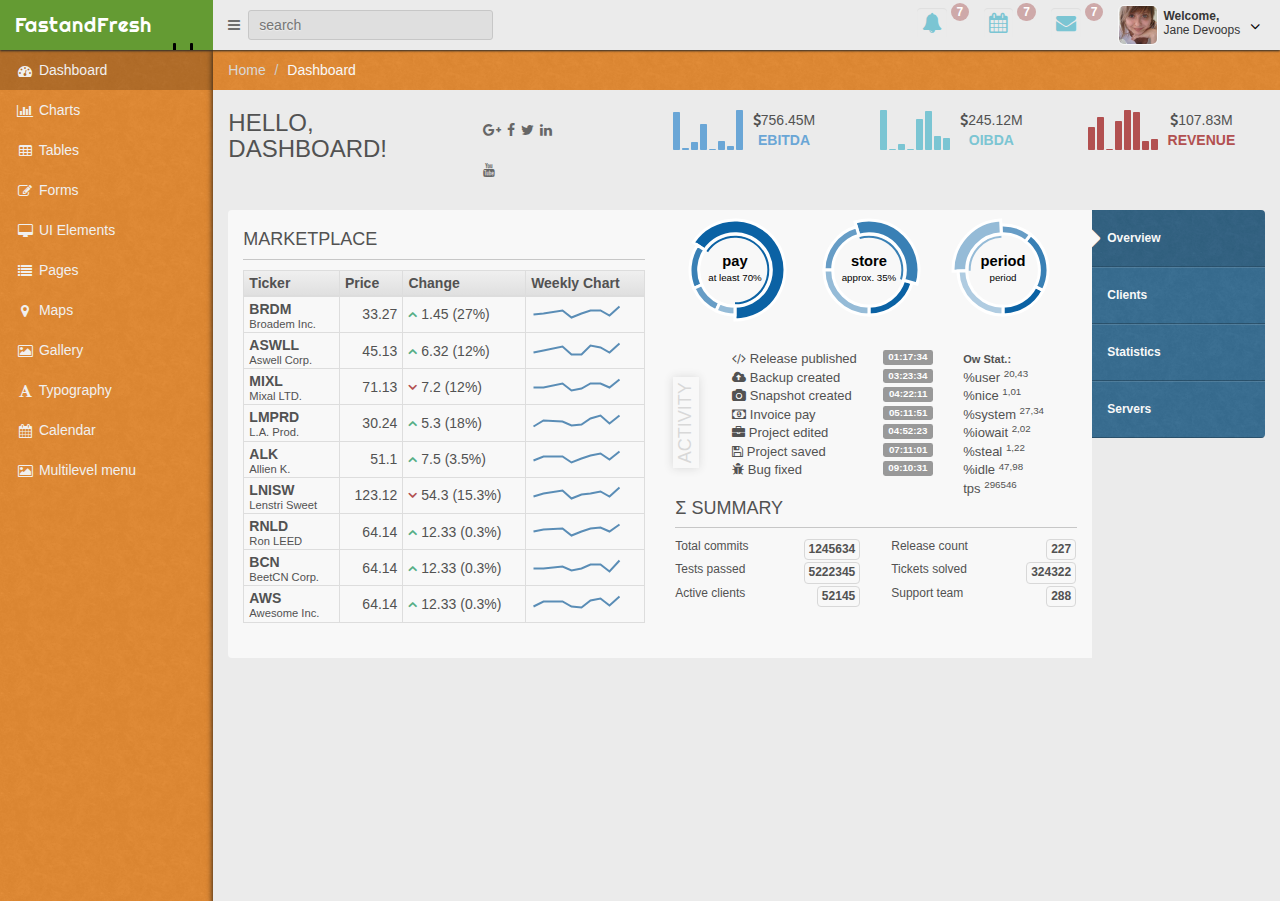
==== index.html @ 96c981c2 "first commit, add new template" ====
<!DOCTYPE html>
<html lang="en">
	<head>
		<meta charset="utf-8">
		<title>DevOOPS</title>
		<meta name="description" content="description">
		<meta name="author" content="DevOOPS">
		<meta name="viewport" content="width=device-width, initial-scale=1">
		<link href="plugins/bootstrap/bootstrap.css" rel="stylesheet">
		<link href="plugins/jquery-ui/jquery-ui.min.css" rel="stylesheet">
		<link href="http://netdna.bootstrapcdn.com/font-awesome/4.0.3/css/font-awesome.css" rel="stylesheet">
		<link href='http://fonts.googleapis.com/css?family=Righteous' rel='stylesheet' type='text/css'>
		<link href="plugins/fancybox/jquery.fancybox.css" rel="stylesheet">
		<link href="plugins/fullcalendar/fullcalendar.css" rel="stylesheet">
		<link href="plugins/xcharts/xcharts.min.css" rel="stylesheet">
		<link href="plugins/select2/select2.css" rel="stylesheet">
		<link href="css/style.css" rel="stylesheet">
		<!-- HTML5 shim and Respond.js IE8 support of HTML5 elements and media queries -->
		<!--[if lt IE 9]>
				<script src="http://getbootstrap.com/docs-assets/js/html5shiv.js"></script>
				<script src="http://getbootstrap.com/docs-assets/js/respond.min.js"></script>
		<![endif]-->
	</head>
<body>
<!--Start Header-->
<div id="screensaver">
	<canvas id="canvas"></canvas>
	<i class="fa fa-lock" id="screen_unlock"></i>
</div>
<div id="modalbox">
	<div class="devoops-modal">
		<div class="devoops-modal-header">
			<div class="modal-header-name">
				<span>Basic table</span>
			</div>
			<div class="box-icons">
				<a class="close-link">
					<i class="fa fa-times"></i>
				</a>
			</div>
		</div>
		<div class="devoops-modal-inner">
		</div>
		<div class="devoops-modal-bottom">
		</div>
	</div>
</div>
<header class="navbar">
	<div class="container-fluid expanded-panel">
		<div class="row">
			<div id="logo" class="col-xs-12 col-sm-2">
				<a href="index.html">FastandFresh</a>
			</div>
			<div id="top-panel" class="col-xs-12 col-sm-10">
				<div class="row">
					<div class="col-xs-8 col-sm-4">
						<a href="#" class="show-sidebar">
						  <i class="fa fa-bars"></i>
						</a>
						<div id="search">
							<input type="text" placeholder="search"/>
							<i class="fa fa-search"></i>
						</div>
					</div>
					<div class="col-xs-4 col-sm-8 top-panel-right">
						<ul class="nav navbar-nav pull-right panel-menu">
							<li class="hidden-xs">
								<a href="index.html" class="modal-link">
									<i class="fa fa-bell"></i>
									<span class="badge">7</span>
								</a>
							</li>
							<li class="hidden-xs">
								<a class="ajax-link" href="ajax/calendar.html">
									<i class="fa fa-calendar"></i>
									<span class="badge">7</span>
								</a>
							</li>
							<li class="hidden-xs">
								<a href="ajax/page_messages.html" class="ajax-link">
									<i class="fa fa-envelope"></i>
									<span class="badge">7</span>
								</a>
							</li>
							<li class="dropdown">
								<a href="#" class="dropdown-toggle account" data-toggle="dropdown">
									<div class="avatar">
										<img src="img/avatar.jpg" class="img-rounded" alt="avatar" />
									</div>
									<i class="fa fa-angle-down pull-right"></i>
									<div class="user-mini pull-right">
										<span class="welcome">Welcome,</span>
										<span>Jane Devoops</span>
									</div>
								</a>
								<ul class="dropdown-menu">
									<li>
										<a href="#">
											<i class="fa fa-user"></i>
											<span>Profile</span>
										</a>
									</li>
									<li>
										<a href="ajax/page_messages.html" class="ajax-link">
											<i class="fa fa-envelope"></i>
											<span>Messages</span>
										</a>
									</li>
									<li>
										<a href="ajax/gallery_simple.html" class="ajax-link">
											<i class="fa fa-picture-o"></i>
											<span>Albums</span>
										</a>
									</li>
									<li>
										<a href="ajax/calendar.html" class="ajax-link">
											<i class="fa fa-tasks"></i>
											<span>Tasks</span>
										</a>
									</li>
									<li>
										<a href="#">
											<i class="fa fa-cog"></i>
											<span>Settings</span>
										</a>
									</li>
									<li>
										<a href="#">
											<i class="fa fa-power-off"></i>
											<span>Logout</span>
										</a>
									</li>
								</ul>
							</li>
						</ul>
					</div>
				</div>
			</div>
		</div>
	</div>
</header>
<!--End Header-->
<!--Start Container-->
<div id="main" class="container-fluid">
	<div class="row">
		<div id="sidebar-left" class="col-xs-2 col-sm-2">
			<ul class="nav main-menu">
				<li>
					<a href="ajax/dashboard.html" class="active ajax-link">
						<i class="fa fa-dashboard"></i>
						<span class="hidden-xs">Dashboard</span>
					</a>
				</li>
				<li class="dropdown">
					<a href="#" class="dropdown-toggle">
						<i class="fa fa-bar-chart-o"></i>
						<span class="hidden-xs">Charts</span>
					</a>
					<ul class="dropdown-menu">
						<li><a class="ajax-link" href="ajax/charts_xcharts.html">xCharts</a></li>
						<li><a class="ajax-link" href="ajax/charts_flot.html">Flot Charts</a></li>
						<li><a class="ajax-link" href="ajax/charts_google.html">Google Charts</a></li>
						<li><a class="ajax-link" href="ajax/charts_morris.html">Morris Charts</a></li>
						<li><a class="ajax-link" href="ajax/charts_coindesk.html">CoinDesk realtime</a></li>
					</ul>
				</li>
				<li class="dropdown">
					<a href="#" class="dropdown-toggle">
						<i class="fa fa-table"></i>
						 <span class="hidden-xs">Tables</span>
					</a>
					<ul class="dropdown-menu">
						<li><a class="ajax-link" href="ajax/tables_simple.html">Simple Tables</a></li>
						<li><a class="ajax-link" href="ajax/tables_datatables.html">Data Tables</a></li>
						<li><a class="ajax-link" href="ajax/tables_beauty.html">Beauty Tables</a></li>
					</ul>
				</li>
				<li class="dropdown">
					<a href="#" class="dropdown-toggle">
						<i class="fa fa-pencil-square-o"></i>
						 <span class="hidden-xs">Forms</span>
					</a>
					<ul class="dropdown-menu">
						<li><a class="ajax-link" href="ajax/forms_elements.html">Elements</a></li>
						<li><a class="ajax-link" href="ajax/forms_layouts.html">Layouts</a></li>
						<li><a class="ajax-link" href="ajax/forms_file_uploader.html">File Uploader</a></li>
					</ul>
				</li>
				<li class="dropdown">
					<a href="#" class="dropdown-toggle">
						<i class="fa fa-desktop"></i>
						 <span class="hidden-xs">UI Elements</span>
					</a>
					<ul class="dropdown-menu">
						<li><a class="ajax-link" href="ajax/ui_grid.html">Grid</a></li>
						<li><a class="ajax-link" href="ajax/ui_buttons.html">Buttons</a></li>
						<li><a class="ajax-link" href="ajax/ui_progressbars.html">Progress Bars</a></li>
						<li><a class="ajax-link" href="ajax/ui_jquery-ui.html">Jquery UI</a></li>
						<li><a class="ajax-link" href="ajax/ui_icons.html">Icons</a></li>
					</ul>
				</li>
				<li class="dropdown">
					<a href="#" class="dropdown-toggle">
						<i class="fa fa-list"></i>
						 <span class="hidden-xs">Pages</span>
					</a>
					<ul class="dropdown-menu">
						<li><a href="ajax/page_login.html">Login</a></li>
						<li><a href="ajax/page_register.html">Register</a></li>
						<li><a id="locked-screen" class="submenu" href="ajax/page_locked.html">Locked Screen</a></li>
						<li><a class="ajax-link" href="ajax/page_contacts.html">Contacts</a></li>
						<li><a class="ajax-link" href="ajax/page_feed.html">Feed</a></li>
						<li><a class="ajax-link add-full" href="ajax/page_messages.html">Messages</a></li>
						<li><a class="ajax-link" href="ajax/page_pricing.html">Pricing</a></li>
						<li><a class="ajax-link" href="ajax/page_invoice.html">Invoice</a></li>
						<li><a class="ajax-link" href="ajax/page_search.html">Search Results</a></li>
						<li><a class="ajax-link" href="ajax/page_404.html">Error 404</a></li>
						<li><a href="ajax/page_500.html">Error 500</a></li>
					</ul>
				</li>
				<li class="dropdown">
					<a href="#" class="dropdown-toggle">
						<i class="fa fa-map-marker"></i>
						<span class="hidden-xs">Maps</span>
					</a>
					<ul class="dropdown-menu">
						<li><a class="ajax-link" href="ajax/maps.html">OpenStreetMap</a></li>
						<li><a class="ajax-link" href="ajax/map_fullscreen.html">Fullscreen map</a></li>
					</ul>
				</li>
				<li class="dropdown">
					<a href="#" class="dropdown-toggle">
						<i class="fa fa-picture-o"></i>
						 <span class="hidden-xs">Gallery</span>
					</a>
					<ul class="dropdown-menu">
						<li><a class="ajax-link" href="ajax/gallery_simple.html">Simple Gallery</a></li>
						<li><a class="ajax-link" href="ajax/gallery_flickr.html">Flickr Gallery</a></li>
					</ul>
				</li>
				<li>
					 <a class="ajax-link" href="ajax/typography.html">
						 <i class="fa fa-font"></i>
						 <span class="hidden-xs">Typography</span>
					</a>
				</li>
				 <li>
					<a class="ajax-link" href="ajax/calendar.html">
						 <i class="fa fa-calendar"></i>
						 <span class="hidden-xs">Calendar</span>
					</a>
				 </li>
				<li class="dropdown">
					<a href="#" class="dropdown-toggle">
						<i class="fa fa-picture-o"></i>
						 <span class="hidden-xs">Multilevel menu</span>
					</a>
					<ul class="dropdown-menu">
						<li><a href="#">First level menu</a></li>
						<li><a href="#">First level menu</a></li>
						<li class="dropdown">
							<a href="#" class="dropdown-toggle">
								<i class="fa fa-plus-square"></i>
								<span class="hidden-xs">Second level menu group</span>
							</a>
							<ul class="dropdown-menu">
								<li><a href="#">Second level menu</a></li>
								<li><a href="#">Second level menu</a></li>
								<li class="dropdown">
									<a href="#" class="dropdown-toggle">
										<i class="fa fa-plus-square"></i>
										<span class="hidden-xs">Three level menu group</span>
									</a>
									<ul class="dropdown-menu">
										<li><a href="#">Three level menu</a></li>
										<li><a href="#">Three level menu</a></li>
										<li class="dropdown">
											<a href="#" class="dropdown-toggle">
												<i class="fa fa-plus-square"></i>
												<span class="hidden-xs">Four level menu group</span>
											</a>
											<ul class="dropdown-menu">
												<li><a href="#">Four level menu</a></li>
												<li><a href="#">Four level menu</a></li>
												<li class="dropdown">
													<a href="#" class="dropdown-toggle">
														<i class="fa fa-plus-square"></i>
														<span class="hidden-xs">Five level menu group</span>
													</a>
													<ul class="dropdown-menu">
														<li><a href="#">Five level menu</a></li>
														<li><a href="#">Five level menu</a></li>
														<li class="dropdown">
															<a href="#" class="dropdown-toggle">
																<i class="fa fa-plus-square"></i>
																<span class="hidden-xs">Six level menu group</span>
															</a>
															<ul class="dropdown-menu">
																<li><a href="#">Six level menu</a></li>
																<li><a href="#">Six level menu</a></li>
															</ul>
														</li>
													</ul>
												</li>
											</ul>
										</li>
										<li><a href="#">Three level menu</a></li>
									</ul>
								</li>
							</ul>
						</li>
					</ul>
				</li>
			</ul>
		</div>
		<!--Start Content-->
		<div id="content" class="col-xs-12 col-sm-10">
			<div class="preloader">
				<img src="img/devoops_getdata.gif" class="devoops-getdata" alt="preloader"/>
			</div>
			<div id="ajax-content"></div>
		</div>
		<!--End Content-->
	</div>
</div>
<!--End Container-->
<!-- jQuery (necessary for Bootstrap's JavaScript plugins) -->
<!--<script src="http://code.jquery.com/jquery.js"></script>-->
<script src="plugins/jquery/jquery-2.1.0.min.js"></script>
<script src="plugins/jquery-ui/jquery-ui.min.js"></script>
<!-- Include all compiled plugins (below), or include individual files as needed -->
<script src="plugins/bootstrap/bootstrap.min.js"></script>
<script src="plugins/justified-gallery/jquery.justifiedgallery.min.js"></script>
<script src="plugins/tinymce/tinymce.min.js"></script>
<script src="plugins/tinymce/jquery.tinymce.min.js"></script>
<!-- All functions for this theme + document.ready processing -->
<script src="js/devoops.js"></script>
</body>
</html>
---- plugins/fullcalendar/fullcalendar.css ----
/*!
 * FullCalendar v2.0.0-beta2 Stylesheet
 * Docs & License: http://arshaw.com/fullcalendar/
 * (c) 2013 Adam Shaw
 */


.fc {
	direction: ltr;
	text-align: left;
	}
	
.fc table {
	border-collapse: collapse;
	border-spacing: 0;
	}
	
html .fc,
.fc table {
	font-size: 1em;
	}
	
.fc td,
.fc th {
	padding: 0;
	vertical-align: top;
	}



/* Header
------------------------------------------------------------------------*/

.fc-header td {
	white-space: nowrap;
	}

.fc-header-left {
	width: 25%;
	text-align: left;
	}
	
.fc-header-center {
	text-align: center;
	}
	
.fc-header-right {
	width: 25%;
	text-align: right;
	}
	
.fc-header-title {
	display: inline-block;
	vertical-align: top;
	}
	
.fc-header-title h2 {
	margin-top: 0;
	white-space: nowrap;
	}
	
.fc .fc-header-space {
	padding-left: 10px;
	}
	
.fc-header .fc-button {
	margin-bottom: 1em;
	vertical-align: top;
	}
	
/* buttons edges butting together */

.fc-header .fc-button {
	margin-right: -1px;
	}
	
.fc-header .fc-corner-right,  /* non-theme */
.fc-header .ui-corner-right { /* theme */
	margin-right: 0; /* back to normal */
	}
	
/* button layering (for border precedence) */
	
.fc-header .fc-state-hover,
.fc-header .ui-state-hover {
	z-index: 2;
	}
	
.fc-header .fc-state-down {
	z-index: 3;
	}

.fc-header .fc-state-active,
.fc-header .ui-state-active {
	z-index: 4;
	}
	
	
	
/* Content
------------------------------------------------------------------------*/
	
.fc-content {
	position: relative;
	z-index: 1; /* scopes all other z-index's to be inside this container */
	clear: both;
	zoom: 1; /* for IE7, gives accurate coordinates for [un]freezeContentHeight */
	}
	
.fc-view {
	position: relative;
	width: 100%;
	overflow: hidden;
	}
	
	

/* Cell Styles
------------------------------------------------------------------------*/

.fc-widget-header,    /* <th>, usually */
.fc-widget-content {  /* <td>, usually */
	border: 1px solid #ddd;
	}
	
.fc-state-highlight { /* <td> today cell */ /* TODO: add .fc-today to <th> */
	background: #fcf8e3;
	}
	
.fc-cell-overlay { /* semi-transparent rectangle while dragging */
	background: #bce8f1;
	opacity: .3;
	filter: alpha(opacity=30); /* for IE */
	}
	


/* Buttons
------------------------------------------------------------------------*/

.fc-button {
	position: relative;
	display: inline-block;
	padding: 0 .6em;
	overflow: hidden;
	height: 1.9em;
	line-height: 1.9em;
	white-space: nowrap;
	cursor: pointer;
	}
	
.fc-state-default { /* non-theme */
	border: 1px solid;
	}

.fc-state-default.fc-corner-left { /* non-theme */
	border-top-left-radius: 4px;
	border-bottom-left-radius: 4px;
	}

.fc-state-default.fc-corner-right { /* non-theme */
	border-top-right-radius: 4px;
	border-bottom-right-radius: 4px;
	}

/*
	Our default prev/next buttons use HTML entities like &lsaquo; &rsaquo; &laquo; &raquo;
	and we'll try to make them look good cross-browser.
*/

.fc-button .fc-icon {
	margin: 0 .1em;
	font-size: 2em;
	font-family: "Courier New", Courier, monospace;
	vertical-align: baseline; /* for IE7 */
	}

.fc-icon-left-single-arrow:after {
	content: "\02039";
	font-weight: bold;
	}

.fc-icon-right-single-arrow:after {
	content: "\0203A";
	font-weight: bold;
	}

.fc-icon-left-double-arrow:after {
	content: "\000AB";
	}

.fc-icon-right-double-arrow:after {
	content: "\000BB";
	}
	
/* icon (for jquery ui) */

.fc-button .ui-icon {
	position: relative;
	top: 50%;
	float: left;
	margin-top: -8px; /* we know jqui icons are always 16px tall */
	}
	
/*
  button states
  borrowed from twitter bootstrap (http://twitter.github.com/bootstrap/)
*/

.fc-state-default {
	background-color: #f5f5f5;
	background-image: -moz-linear-gradient(top, #ffffff, #e6e6e6);
	background-image: -webkit-gradient(linear, 0 0, 0 100%, from(#ffffff), to(#e6e6e6));
	background-image: -webkit-linear-gradient(top, #ffffff, #e6e6e6);
	background-image: -o-linear-gradient(top, #ffffff, #e6e6e6);
	background-image: linear-gradient(to bottom, #ffffff, #e6e6e6);
	background-repeat: repeat-x;
	border-color: #e6e6e6 #e6e6e6 #bfbfbf;
	border-color: rgba(0, 0, 0, 0.1) rgba(0, 0, 0, 0.1) rgba(0, 0, 0, 0.25);
	color: #333;
	text-shadow: 0 1px 1px rgba(255, 255, 255, 0.75);
	box-shadow: inset 0 1px 0 rgba(255, 255, 255, 0.2), 0 1px 2px rgba(0, 0, 0, 0.05);
	}

.fc-state-hover,
.fc-state-down,
.fc-state-active,
.fc-state-disabled {
	color: #333333;
	background-color: #e6e6e6;
	}

.fc-state-hover {
	color: #333333;
	text-decoration: none;
	background-position: 0 -15px;
	-webkit-transition: background-position 0.1s linear;
	   -moz-transition: background-position 0.1s linear;
	     -o-transition: background-position 0.1s linear;
	        transition: background-position 0.1s linear;
	}

.fc-state-down,
.fc-state-active {
	background-color: #cccccc;
	background-image: none;
	outline: 0;
	box-shadow: inset 0 2px 4px rgba(0, 0, 0, 0.15), 0 1px 2px rgba(0, 0, 0, 0.05);
	}

.fc-state-disabled {
	cursor: default;
	background-image: none;
	opacity: 0.65;
	filter: alpha(opacity=65);
	box-shadow: none;
	}

	

/* Global Event Styles
------------------------------------------------------------------------*/

.fc-event-container > * {
	z-index: 8;
	}

.fc-event-container > .ui-draggable-dragging,
.fc-event-container > .ui-resizable-resizing {
	z-index: 9;
	}
	 
.fc-event {
	border: 1px solid #3a87ad; /* default BORDER color */
	background-color: #3a87ad; /* default BACKGROUND color */
	color: #fff;               /* default TEXT color */
	font-size: .85em;
	cursor: default;
	}

a.fc-event {
	text-decoration: none;
	}
	
a.fc-event,
.fc-event-draggable {
	cursor: pointer;
	}
	
.fc-rtl .fc-event {
	text-align: right;
	}

.fc-event-inner {
	width: 100%;
	height: 100%;
	overflow: hidden;
	}
	
.fc-event-time,
.fc-event-title {
	padding: 0 1px;
	}
	
.fc .ui-resizable-handle {
	display: block;
	position: absolute;
	z-index: 99999;
	overflow: hidden; /* hacky spaces (IE6/7) */
	font-size: 300%;  /* */
	line-height: 50%; /* */
	}
	
	
	
/* Horizontal Events
------------------------------------------------------------------------*/

.fc-event-hori {
	border-width: 1px 0;
	margin-bottom: 1px;
	}

.fc-ltr .fc-event-hori.fc-event-start,
.fc-rtl .fc-event-hori.fc-event-end {
	border-left-width: 1px;
	border-top-left-radius: 3px;
	border-bottom-left-radius: 3px;
	}

.fc-ltr .fc-event-hori.fc-event-end,
.fc-rtl .fc-event-hori.fc-event-start {
	border-right-width: 1px;
	border-top-right-radius: 3px;
	border-bottom-right-radius: 3px;
	}
	
/* resizable */
	
.fc-event-hori .ui-resizable-e {
	top: 0           !important; /* importants override pre jquery ui 1.7 styles */
	right: -3px      !important;
	width: 7px       !important;
	height: 100%     !important;
	cursor: e-resize;
	}
	
.fc-event-hori .ui-resizable-w {
	top: 0           !important;
	left: -3px       !important;
	width: 7px       !important;
	height: 100%     !important;
	cursor: w-resize;
	}
	
.fc-event-hori .ui-resizable-handle {
	_padding-bottom: 14px; /* IE6 had 0 height */
	}
	
	
	
/* Reusable Separate-border Table
------------------------------------------------------------*/

table.fc-border-separate {
	border-collapse: separate;
	}
	
.fc-border-separate th,
.fc-border-separate td {
	border-width: 1px 0 0 1px;
	}
	
.fc-border-separate th.fc-last,
.fc-border-separate td.fc-last {
	border-right-width: 1px;
	}
	
.fc-border-separate tr.fc-last th,
.fc-border-separate tr.fc-last td {
	border-bottom-width: 1px;
	}
	
.fc-border-separate tbody tr.fc-first td,
.fc-border-separate tbody tr.fc-first th {
	border-top-width: 0;
	}
	
	

/* Month View, Basic Week View, Basic Day View
------------------------------------------------------------------------*/

.fc-grid th {
	text-align: center;
	}

.fc .fc-week-number {
	width: 22px;
	text-align: center;
	}

.fc .fc-week-number div {
	padding: 0 2px;
	}
	
.fc-grid .fc-day-number {
	float: right;
	padding: 0 2px;
	}
	
.fc-grid .fc-other-month .fc-day-number {
	opacity: 0.3;
	filter: alpha(opacity=30); /* for IE */
	/* opacity with small font can sometimes look too faded
	   might want to set the 'color' property instead
	   making day-numbers bold also fixes the problem */
	}
	
.fc-grid .fc-day-content {
	clear: both;
	padding: 2px 2px 1px; /* distance between events and day edges */
	}
	
/* event styles */
	
.fc-grid .fc-event-time {
	font-weight: bold;
	}
	
/* right-to-left */
	
.fc-rtl .fc-grid .fc-day-number {
	float: left;
	}
	
.fc-rtl .fc-grid .fc-event-time {
	float: right;
	}
	
	

/* Agenda Week View, Agenda Day View
------------------------------------------------------------------------*/

.fc-agenda table {
	border-collapse: separate;
	}
	
.fc-agenda-days th {
	text-align: center;
	}
	
.fc-agenda .fc-agenda-axis {
	width: 50px;
	padding: 0 4px;
	vertical-align: middle;
	text-align: right;
	font-weight: normal;
	}

.fc-agenda-slots .fc-agenda-axis {
	white-space: nowrap;
	}

.fc-agenda .fc-week-number {
	font-weight: bold;
	}
	
.fc-agenda .fc-day-content {
	padding: 2px 2px 1px;
	}
	
/* make axis border take precedence */
	
.fc-agenda-days .fc-agenda-axis {
	border-right-width: 1px;
	}
	
.fc-agenda-days .fc-col0 {
	border-left-width: 0;
	}
	
/* all-day area */
	
.fc-agenda-allday th {
	border-width: 0 1px;
	}
	
.fc-agenda-allday .fc-day-content {
	min-height: 34px; /* TODO: doesnt work well in quirksmode */
	_height: 34px;
	}
	
/* divider (between all-day and slots) */
	
.fc-agenda-divider-inner {
	height: 2px;
	overflow: hidden;
	}
	
.fc-widget-header .fc-agenda-divider-inner {
	background: #eee;
	}
	
/* slot rows */
	
.fc-agenda-slots th {
	border-width: 1px 1px 0;
	}
	
.fc-agenda-slots td {
	border-width: 1px 0 0;
	background: none;
	}
	
.fc-agenda-slots td div {
	height: 20px;
	}
	
.fc-agenda-slots tr.fc-slot0 th,
.fc-agenda-slots tr.fc-slot0 td {
	border-top-width: 0;
	}

.fc-agenda-slots tr.fc-minor th,
.fc-agenda-slots tr.fc-minor td {
	border-top-style: dotted;
	}
	
.fc-agenda-slots tr.fc-minor th.ui-widget-header {
	*border-top-style: solid; /* doesn't work with background in IE6/7 */
	}
	


/* Vertical Events
------------------------------------------------------------------------*/

.fc-event-vert {
	border-width: 0 1px;
	}

.fc-event-vert.fc-event-start {
	border-top-width: 1px;
	border-top-left-radius: 3px;
	border-top-right-radius: 3px;
	}

.fc-event-vert.fc-event-end {
	border-bottom-width: 1px;
	border-bottom-left-radius: 3px;
	border-bottom-right-radius: 3px;
	}
	
.fc-event-vert .fc-event-time {
	white-space: nowrap;
	font-size: 10px;
	}

.fc-event-vert .fc-event-inner {
	position: relative;
	z-index: 2;
	}
	
.fc-event-vert .fc-event-bg { /* makes the event lighter w/ a semi-transparent overlay  */
	position: absolute;
	z-index: 1;
	top: 0;
	left: 0;
	width: 100%;
	height: 100%;
	background: #fff;
	opacity: .25;
	filter: alpha(opacity=25);
	}
	
.fc .ui-draggable-dragging .fc-event-bg, /* TODO: something nicer like .fc-opacity */
.fc-select-helper .fc-event-bg {
	display: none\9; /* for IE6/7/8. nested opacity filters while dragging don't work */
	}
	
/* resizable */
	
.fc-event-vert .ui-resizable-s {
	bottom: 0        !important; /* importants override pre jquery ui 1.7 styles */
	width: 100%      !important;
	height: 8px      !important;
	overflow: hidden !important;
	line-height: 8px !important;
	font-size: 11px  !important;
	font-family: monospace;
	text-align: center;
	cursor: s-resize;
	}
	
.fc-agenda .ui-resizable-resizing { /* TODO: better selector */
	_overflow: hidden;
	}
---- plugins/xcharts/xcharts.min.css ----
.xchart .line{stroke-width:3px;fill:none}.xchart .fill{stroke-width:0}.xchart circle{stroke:#FFF;stroke-width:3px}.xchart .axis .domain{fill:none}.xchart .axis .tick line{stroke:#EEE;stroke-width:1px}.xchart .axis text{font-family:Helvetica,Arial,Verdana,sans-serif;fill:#666;font-size:12px}.xchart .color0 .line{stroke:#3880aa}.xchart .color0 .line .fill{pointer-events:none}.xchart .color0 rect,.xchart .color0 circle{fill:#3880aa}.xchart .color0 .fill{fill:rgba(56,128,170,0.1)}.xchart .color0.comp .line{stroke:#89bbd8}.xchart .color0.comp rect{fill:#89bbd8}.xchart .color0.comp .fill{display:none}.xchart .color0.comp circle,.xchart .color0.comp .pointer{fill:#89bbd8}.xchart .color1 .line{stroke:#4da944}.xchart .color1 .line .fill{pointer-events:none}.xchart .color1 rect,.xchart .color1 circle{fill:#4da944}.xchart .color1 .fill{fill:rgba(77,169,68,0.1)}.xchart .color1.comp .line{stroke:#9dd597}.xchart .color1.comp rect{fill:#9dd597}.xchart .color1.comp .fill{display:none}.xchart .color1.comp circle,.xchart .color1.comp .pointer{fill:#9dd597}.xchart .color2 .line{stroke:#f26522}.xchart .color2 .line .fill{pointer-events:none}.xchart .color2 rect,.xchart .color2 circle{fill:#f26522}.xchart .color2 .fill{fill:rgba(242,101,34,0.1)}.xchart .color2.comp .line{stroke:#f9b99a}.xchart .color2.comp rect{fill:#f9b99a}.xchart .color2.comp .fill{display:none}.xchart .color2.comp circle,.xchart .color2.comp .pointer{fill:#f9b99a}.xchart .color3 .line{stroke:#c6080d}.xchart .color3 .line .fill{pointer-events:none}.xchart .color3 rect,.xchart .color3 circle{fill:#c6080d}.xchart .color3 .fill{fill:rgba(198,8,13,0.1)}.xchart .color3.comp .line{stroke:#f8555a}.xchart .color3.comp rect{fill:#f8555a}.xchart .color3.comp .fill{display:none}.xchart .color3.comp circle,.xchart .color3.comp .pointer{fill:#f8555a}.xchart .color4 .line{stroke:#672d8b}.xchart .color4 .line .fill{pointer-events:none}.xchart .color4 rect,.xchart .color4 circle{fill:#672d8b}.xchart .color4 .fill{fill:rgba(103,45,139,0.1)}.xchart .color4.comp .line{stroke:#a869ce}.xchart .color4.comp rect{fill:#a869ce}.xchart .color4.comp .fill{display:none}.xchart .color4.comp circle,.xchart .color4.comp .pointer{fill:#a869ce}.xchart .color5 .line{stroke:#ce1797}.xchart .color5 .line .fill{pointer-events:none}.xchart .color5 rect,.xchart .color5 circle{fill:#ce1797}.xchart .color5 .fill{fill:rgba(206,23,151,0.1)}.xchart .color5.comp .line{stroke:#f075cb}.xchart .color5.comp rect{fill:#f075cb}.xchart .color5.comp .fill{display:none}.xchart .color5.comp circle,.xchart .color5.comp .pointer{fill:#f075cb}.xchart .color6 .line{stroke:#d9ce00}.xchart .color6 .line .fill{pointer-events:none}.xchart .color6 rect,.xchart .color6 circle{fill:#d9ce00}.xchart .color6 .fill{fill:rgba(217,206,0,0.1)}.xchart .color6.comp .line{stroke:#fff75a}.xchart .color6.comp rect{fill:#fff75a}.xchart .color6.comp .fill{display:none}.xchart .color6.comp circle,.xchart .color6.comp .pointer{fill:#fff75a}.xchart .color7 .line{stroke:#754c24}.xchart .color7 .line .fill{pointer-events:none}.xchart .color7 rect,.xchart .color7 circle{fill:#754c24}.xchart .color7 .fill{fill:rgba(117,76,36,0.1)}.xchart .color7.comp .line{stroke:#c98c50}.xchart .color7.comp rect{fill:#c98c50}.xchart .color7.comp .fill{display:none}.xchart .color7.comp circle,.xchart .color7.comp .pointer{fill:#c98c50}.xchart .color8 .line{stroke:#2eb9b4}.xchart .color8 .line .fill{pointer-events:none}.xchart .color8 rect,.xchart .color8 circle{fill:#2eb9b4}.xchart .color8 .fill{fill:rgba(46,185,180,0.1)}.xchart .color8.comp .line{stroke:#86e1de}.xchart .color8.comp rect{fill:#86e1de}.xchart .color8.comp .fill{display:none}.xchart .color8.comp circle,.xchart .color8.comp .pointer{fill:#86e1de}.xchart .color9 .line{stroke:#0e2e42}.xchart .color9 .line .fill{pointer-events:none}.xchart .color9 rect,.xchart .color9 circle{fill:#0e2e42}.xchart .color9 .fill{fill:rgba(14,46,66,0.1)}.xchart .color9.comp .line{stroke:#2477ab}.xchart .color9.comp rect{fill:#2477ab}.xchart .color9.comp .fill{display:none}.xchart .color9.comp circle,.xchart .color9.comp .pointer{fill:#2477ab}
---- plugins/select2/select2.css ----
/*
Version: 3.4.5 Timestamp: Mon Nov  4 08:22:42 PST 2013
*/
.select2-container {
    margin: 0;
    position: relative;
    display: inline-block;
    /* inline-block for ie7 */
    zoom: 1;
    *display: inline;
    vertical-align: middle;
}

.select2-container,
.select2-drop,
.select2-search,
.select2-search input {
  /*
    Force border-box so that % widths fit the parent
    container without overlap because of margin/padding.

    More Info : http://www.quirksmode.org/css/box.html
  */
  -webkit-box-sizing: border-box; /* webkit */
     -moz-box-sizing: border-box; /* firefox */
          box-sizing: border-box; /* css3 */
}

.select2-container .select2-choice {
    display: block;
    height: 26px;
    padding: 0 0 0 8px;
    overflow: hidden;
    position: relative;

    border: 1px solid #aaa;
    white-space: nowrap;
    line-height: 26px;
    color: #444;
    text-decoration: none;

    border-radius: 4px;

    background-clip: padding-box;

    -webkit-touch-callout: none;
      -webkit-user-select: none;
         -moz-user-select: none;
          -ms-user-select: none;
              user-select: none;

    background-color: #fff;
    background-image: -webkit-gradient(linear, left bottom, left top, color-stop(0, #eee), color-stop(0.5, #fff));
    background-image: -webkit-linear-gradient(center bottom, #eee 0%, #fff 50%);
    background-image: -moz-linear-gradient(center bottom, #eee 0%, #fff 50%);
    filter: progid:DXImageTransform.Microsoft.gradient(startColorstr = '#ffffff', endColorstr = '#eeeeee', GradientType = 0);
    background-image: linear-gradient(top, #fff 0%, #eee 50%);
}

.select2-container.select2-drop-above .select2-choice {
    border-bottom-color: #aaa;

    border-radius: 0 0 4px 4px;

    background-image: -webkit-gradient(linear, left bottom, left top, color-stop(0, #eee), color-stop(0.9, #fff));
    background-image: -webkit-linear-gradient(center bottom, #eee 0%, #fff 90%);
    background-image: -moz-linear-gradient(center bottom, #eee 0%, #fff 90%);
    filter: progid:DXImageTransform.Microsoft.gradient(startColorstr='#ffffff', endColorstr='#eeeeee', GradientType=0);
    background-image: linear-gradient(top, #eee 0%, #fff 90%);
}

.select2-container.select2-allowclear .select2-choice .select2-chosen {
    margin-right: 42px;
}

.select2-container .select2-choice > .select2-chosen {
    margin-right: 26px;
    display: block;
    overflow: hidden;

    white-space: nowrap;

    text-overflow: ellipsis;
}

.select2-container .select2-choice abbr {
    display: none;
    width: 12px;
    height: 12px;
    position: absolute;
    right: 24px;
    top: 8px;

    font-size: 1px;
    text-decoration: none;

    border: 0;
    background: url('select2.png') right top no-repeat;
    cursor: pointer;
    outline: 0;
}

.select2-container.select2-allowclear .select2-choice abbr {
    display: inline-block;
}

.select2-container .select2-choice abbr:hover {
    background-position: right -11px;
    cursor: pointer;
}

.select2-drop-mask {
    border: 0;
    margin: 0;
    padding: 0;
    position: fixed;
    left: 0;
    top: 0;
    min-height: 100%;
    min-width: 100%;
    height: auto;
    width: auto;
    opacity: 0;
    z-index: 9998;
    /* styles required for IE to work */
    background-color: #fff;
    filter: alpha(opacity=0);
}

.select2-drop {
    width: 100%;
    margin-top: -1px;
    position: absolute;
    z-index: 9999;
    top: 100%;

    background: #fff;
    color: #000;
    border: 1px solid #aaa;
    border-top: 0;

    border-radius: 0 0 4px 4px;

    -webkit-box-shadow: 0 4px 5px rgba(0, 0, 0, .15);
            box-shadow: 0 4px 5px rgba(0, 0, 0, .15);
}

.select2-drop-auto-width {
    border-top: 1px solid #aaa;
    width: auto;
}

.select2-drop-auto-width .select2-search {
    padding-top: 4px;
}

.select2-drop.select2-drop-above {
    margin-top: 1px;
    border-top: 1px solid #aaa;
    border-bottom: 0;

    border-radius: 4px 4px 0 0;

    -webkit-box-shadow: 0 -4px 5px rgba(0, 0, 0, .15);
            box-shadow: 0 -4px 5px rgba(0, 0, 0, .15);
}

.select2-drop-active {
    border: 1px solid #5897fb;
    border-top: none;
}

.select2-drop.select2-drop-above.select2-drop-active {
    border-top: 1px solid #5897fb;
}

.select2-container .select2-choice .select2-arrow {
    display: inline-block;
    width: 18px;
    height: 100%;
    position: absolute;
    right: 0;
    top: 0;

    border-left: 1px solid #aaa;
    border-radius: 0 4px 4px 0;

    background-clip: padding-box;

    background: #ccc;
    background-image: -webkit-gradient(linear, left bottom, left top, color-stop(0, #ccc), color-stop(0.6, #eee));
    background-image: -webkit-linear-gradient(center bottom, #ccc 0%, #eee 60%);
    background-image: -moz-linear-gradient(center bottom, #ccc 0%, #eee 60%);
    filter: progid:DXImageTransform.Microsoft.gradient(startColorstr = '#eeeeee', endColorstr = '#cccccc', GradientType = 0);
    background-image: linear-gradient(top, #ccc 0%, #eee 60%);
}

.select2-container .select2-choice .select2-arrow b {
    display: block;
    width: 100%;
    height: 100%;
    background: url('select2.png') no-repeat 0 1px;
}

.select2-search {
    display: inline-block;
    width: 100%;
    min-height: 26px;
    margin: 0;
    padding-left: 4px;
    padding-right: 4px;

    position: relative;
    z-index: 10000;

    white-space: nowrap;
}

.select2-search input {
    width: 100%;
    height: auto !important;
    min-height: 26px;
    padding: 4px 20px 4px 5px;
    margin: 0;

    outline: 0;
    font-family: sans-serif;
    font-size: 1em;

    border: 1px solid #aaa;
    border-radius: 0;

    -webkit-box-shadow: none;
            box-shadow: none;

    background: #fff url('select2.png') no-repeat 100% -22px;
    background: url('select2.png') no-repeat 100% -22px, -webkit-gradient(linear, left bottom, left top, color-stop(0.85, #fff), color-stop(0.99, #eee));
    background: url('select2.png') no-repeat 100% -22px, -webkit-linear-gradient(center bottom, #fff 85%, #eee 99%);
    background: url('select2.png') no-repeat 100% -22px, -moz-linear-gradient(center bottom, #fff 85%, #eee 99%);
    background: url('select2.png') no-repeat 100% -22px, linear-gradient(top, #fff 85%, #eee 99%);
}

.select2-drop.select2-drop-above .select2-search input {
    margin-top: 4px;
}

.select2-search input.select2-active {
    background: #fff url('select2-spinner.gif') no-repeat 100%;
    background: url('select2-spinner.gif') no-repeat 100%, -webkit-gradient(linear, left bottom, left top, color-stop(0.85, #fff), color-stop(0.99, #eee));
    background: url('select2-spinner.gif') no-repeat 100%, -webkit-linear-gradient(center bottom, #fff 85%, #eee 99%);
    background: url('select2-spinner.gif') no-repeat 100%, -moz-linear-gradient(center bottom, #fff 85%, #eee 99%);
    background: url('select2-spinner.gif') no-repeat 100%, linear-gradient(top, #fff 85%, #eee 99%);
}

.select2-container-active .select2-choice,
.select2-container-active .select2-choices {
    border: 1px solid #5897fb;
    outline: none;

    -webkit-box-shadow: 0 0 5px rgba(0, 0, 0, .3);
            box-shadow: 0 0 5px rgba(0, 0, 0, .3);
}

.select2-dropdown-open .select2-choice {
    border-bottom-color: transparent;
    -webkit-box-shadow: 0 1px 0 #fff inset;
            box-shadow: 0 1px 0 #fff inset;

    border-bottom-left-radius: 0;
    border-bottom-right-radius: 0;

    background-color: #eee;
    background-image: -webkit-gradient(linear, left bottom, left top, color-stop(0, #fff), color-stop(0.5, #eee));
    background-image: -webkit-linear-gradient(center bottom, #fff 0%, #eee 50%);
    background-image: -moz-linear-gradient(center bottom, #fff 0%, #eee 50%);
    filter: progid:DXImageTransform.Microsoft.gradient(startColorstr='#eeeeee', endColorstr='#ffffff', GradientType=0);
    background-image: linear-gradient(top, #fff 0%, #eee 50%);
}

.select2-dropdown-open.select2-drop-above .select2-choice,
.select2-dropdown-open.select2-drop-above .select2-choices {
    border: 1px solid #5897fb;
    border-top-color: transparent;

    background-image: -webkit-gradient(linear, left top, left bottom, color-stop(0, #fff), color-stop(0.5, #eee));
    background-image: -webkit-linear-gradient(center top, #fff 0%, #eee 50%);
    background-image: -moz-linear-gradient(center top, #fff 0%, #eee 50%);
    filter: progid:DXImageTransform.Microsoft.gradient(startColorstr='#eeeeee', endColorstr='#ffffff', GradientType=0);
    background-image: linear-gradient(bottom, #fff 0%, #eee 50%);
}

.select2-dropdown-open .select2-choice .select2-arrow {
    background: transparent;
    border-left: none;
    filter: none;
}
.select2-dropdown-open .select2-choice .select2-arrow b {
    background-position: -18px 1px;
}

/* results */
.select2-results {
    max-height: 200px;
    padding: 0 0 0 4px;
    margin: 4px 4px 4px 0;
    position: relative;
    overflow-x: hidden;
    overflow-y: auto;
    -webkit-tap-highlight-color: rgba(0, 0, 0, 0);
}

.select2-results ul.select2-result-sub {
    margin: 0;
    padding-left: 0;
}

.select2-results ul.select2-result-sub > li .select2-result-label { padding-left: 20px }
.select2-results ul.select2-result-sub ul.select2-result-sub > li .select2-result-label { padding-left: 40px }
.select2-results ul.select2-result-sub ul.select2-result-sub ul.select2-result-sub > li .select2-result-label { padding-left: 60px }
.select2-results ul.select2-result-sub ul.select2-result-sub ul.select2-result-sub ul.select2-result-sub > li .select2-result-label { padding-left: 80px }
.select2-results ul.select2-result-sub ul.select2-result-sub ul.select2-result-sub ul.select2-result-sub ul.select2-result-sub > li .select2-result-label { padding-left: 100px }
.select2-results ul.select2-result-sub ul.select2-result-sub ul.select2-result-sub ul.select2-result-sub ul.select2-result-sub ul.select2-result-sub > li .select2-result-label { padding-left: 110px }
.select2-results ul.select2-result-sub ul.select2-result-sub ul.select2-result-sub ul.select2-result-sub ul.select2-result-sub ul.select2-result-sub ul.select2-result-sub > li .select2-result-label { padding-left: 120px }

.select2-results li {
    list-style: none;
    display: list-item;
    background-image: none;
}

.select2-results li.select2-result-with-children > .select2-result-label {
    font-weight: bold;
}

.select2-results .select2-result-label {
    padding: 3px 7px 4px;
    margin: 0;
    cursor: pointer;

    min-height: 1em;

    -webkit-touch-callout: none;
      -webkit-user-select: none;
         -moz-user-select: none;
          -ms-user-select: none;
              user-select: none;
}

.select2-results .select2-highlighted {
    background: #3875d7;
    color: #fff;
}

.select2-results li em {
    background: #feffde;
    font-style: normal;
}

.select2-results .select2-highlighted em {
    background: transparent;
}

.select2-results .select2-highlighted ul {
    background: #fff;
    color: #000;
}


.select2-results .select2-no-results,
.select2-results .select2-searching,
.select2-results .select2-selection-limit {
    background: #f4f4f4;
    display: list-item;
}

/*
disabled look for disabled choices in the results dropdown
*/
.select2-results .select2-disabled.select2-highlighted {
    color: #666;
    background: #f4f4f4;
    display: list-item;
    cursor: default;
}
.select2-results .select2-disabled {
  background: #f4f4f4;
  display: list-item;
  cursor: default;
}

.select2-results .select2-selected {
    display: none;
}

.select2-more-results.select2-active {
    background: #f4f4f4 url('select2-spinner.gif') no-repeat 100%;
}

.select2-more-results {
    background: #f4f4f4;
    display: list-item;
}

/* disabled styles */

.select2-container.select2-container-disabled .select2-choice {
    background-color: #f4f4f4;
    background-image: none;
    border: 1px solid #ddd;
    cursor: default;
}

.select2-container.select2-container-disabled .select2-choice .select2-arrow {
    background-color: #f4f4f4;
    background-image: none;
    border-left: 0;
}

.select2-container.select2-container-disabled .select2-choice abbr {
    display: none;
}


/* multiselect */

.select2-container-multi .select2-choices {
    height: auto !important;
    height: 1%;
    margin: 0;
    padding: 0;
    position: relative;

    border: 1px solid #aaa;
    cursor: text;
    overflow: hidden;

    background-color: #fff;
    background-image: -webkit-gradient(linear, 0% 0%, 0% 100%, color-stop(1%, #eee), color-stop(15%, #fff));
    background-image: -webkit-linear-gradient(top, #eee 1%, #fff 15%);
    background-image: -moz-linear-gradient(top, #eee 1%, #fff 15%);
    background-image: linear-gradient(top, #eee 1%, #fff 15%);
}

.select2-locked {
  padding: 3px 5px 3px 5px !important;
}

.select2-container-multi .select2-choices {
    min-height: 26px;
}

.select2-container-multi.select2-container-active .select2-choices {
    border: 1px solid #5897fb;
    outline: none;

    -webkit-box-shadow: 0 0 5px rgba(0, 0, 0, .3);
            box-shadow: 0 0 5px rgba(0, 0, 0, .3);
}
.select2-container-multi .select2-choices li {
    float: left;
    list-style: none;
}
.select2-container-multi .select2-choices .select2-search-field {
    margin: 0;
    padding: 0;
    white-space: nowrap;
}

.select2-container-multi .select2-choices .select2-search-field input {
    padding: 5px;
    margin: 1px 0;

    font-family: sans-serif;
    font-size: 100%;
    color: #666;
    outline: 0;
    border: 0;
    -webkit-box-shadow: none;
            box-shadow: none;
    background: transparent !important;
}

.select2-container-multi .select2-choices .select2-search-field input.select2-active {
    background: #fff url('select2-spinner.gif') no-repeat 100% !important;
}

.select2-default {
    color: #999 !important;
}

.select2-container-multi .select2-choices .select2-search-choice {
    padding: 3px 5px 3px 18px;
    margin: 3px 0 3px 5px;
    position: relative;

    line-height: 13px;
    color: #333;
    cursor: default;
    border: 1px solid #aaaaaa;

    border-radius: 3px;

    -webkit-box-shadow: 0 0 2px #fff inset, 0 1px 0 rgba(0, 0, 0, 0.05);
            box-shadow: 0 0 2px #fff inset, 0 1px 0 rgba(0, 0, 0, 0.05);

    background-clip: padding-box;

    -webkit-touch-callout: none;
      -webkit-user-select: none;
         -moz-user-select: none;
          -ms-user-select: none;
              user-select: none;

    background-color: #e4e4e4;
    filter: progid:DXImageTransform.Microsoft.gradient(startColorstr='#eeeeee', endColorstr='#f4f4f4', GradientType=0);
    background-image: -webkit-gradient(linear, 0% 0%, 0% 100%, color-stop(20%, #f4f4f4), color-stop(50%, #f0f0f0), color-stop(52%, #e8e8e8), color-stop(100%, #eee));
    background-image: -webkit-linear-gradient(top, #f4f4f4 20%, #f0f0f0 50%, #e8e8e8 52%, #eee 100%);
    background-image: -moz-linear-gradient(top, #f4f4f4 20%, #f0f0f0 50%, #e8e8e8 52%, #eee 100%);
    background-image: linear-gradient(top, #f4f4f4 20%, #f0f0f0 50%, #e8e8e8 52%, #eee 100%);
}
.select2-container-multi .select2-choices .select2-search-choice .select2-chosen {
    cursor: default;
}
.select2-container-multi .select2-choices .select2-search-choice-focus {
    background: #d4d4d4;
}

.select2-search-choice-close {
    display: block;
    width: 12px;
    height: 13px;
    position: absolute;
    right: 3px;
    top: 4px;

    font-size: 1px;
    outline: none;
    background: url('select2.png') right top no-repeat;
}

.select2-container-multi .select2-search-choice-close {
    left: 3px;
}

.select2-container-multi .select2-choices .select2-search-choice .select2-search-choice-close:hover {
  background-position: right -11px;
}
.select2-container-multi .select2-choices .select2-search-choice-focus .select2-search-choice-close {
    background-position: right -11px;
}

/* disabled styles */
.select2-container-multi.select2-container-disabled .select2-choices {
    background-color: #f4f4f4;
    background-image: none;
    border: 1px solid #ddd;
    cursor: default;
}

.select2-container-multi.select2-container-disabled .select2-choices .select2-search-choice {
    padding: 3px 5px 3px 5px;
    border: 1px solid #ddd;
    background-image: none;
    background-color: #f4f4f4;
}

.select2-container-multi.select2-container-disabled .select2-choices .select2-search-choice .select2-search-choice-close {    display: none;
    background: none;
}
/* end multiselect */


.select2-result-selectable .select2-match,
.select2-result-unselectable .select2-match {
    text-decoration: underline;
}

.select2-offscreen, .select2-offscreen:focus {
    clip: rect(0 0 0 0) !important;
    width: 1px !important;
    height: 1px !important;
    border: 0 !important;
    margin: 0 !important;
    padding: 0 !important;
    overflow: hidden !important;
    position: absolute !important;
    outline: 0 !important;
    left: 0px !important;
    top: 0px !important;
}

.select2-display-none {
    display: none;
}

.select2-measure-scrollbar {
    position: absolute;
    top: -10000px;
    left: -10000px;
    width: 100px;
    height: 100px;
    overflow: scroll;
}
/* Retina-ize icons */

@media only screen and (-webkit-min-device-pixel-ratio: 1.5), only screen and (min-resolution: 144dpi)  {
  .select2-search input, .select2-search-choice-close, .select2-container .select2-choice abbr, .select2-container .select2-choice .select2-arrow b {
      background-image: url('select2x2.png') !important;
      background-repeat: no-repeat !important;
      background-size: 60px 40px !important;
  }
  .select2-search input {
      background-position: 100% -21px !important;
  }
}
---- css/style.css ----
body {
  color: #525252;
  background: #6AA6D6 url(../img/devoops_pattern_b10.png) 0 0 repeat;
}
.body-expanded, .modal-open {
  overflow-y:hidden;
  margin-right: 15px;
}
.modal-open #content {z-index: inherit;}
.body-expanded .expanded-panel, .fancybox-margin .expanded-panel, .modal-open .expanded-panel {
  margin-right: 15px;
}
.body-screensaver {
  overflow: hidden;
}
h1, .h1, h2, .h2, h3, .h3 {
  margin:0;
}
#logo {
  position:relative;
  /*background: #525252 url(../img/devoops_pattern_b10.png) 0 0 repeat;*/
  background-color: #649b33;
}
#logo a {
  color: #fff;
  font-family: 'Righteous', cursive;
  display: block;
  font-size: 20px;
  line-height: 50px;
  background: url(../img/logo.png) right 42px no-repeat;
  -webkit-transition: 0.5s;
  -moz-transition: 0.5s;
  -o-transition: 0.5s;
  transition: 0.5s;
}
#logo a:hover {
  background-position: right 25px;
  text-decoration: none;
}
.navbar {
  margin: 0;
  border: 0;
  position: fixed;
  top:0;
  left: 0;
  width:100%;
  -webkit-border-radius: 0;
  -moz-border-radius: 0;
  border-radius: 0;
  box-shadow: 0 1px 2px #272727;
  z-index: 2000;
}
.body-expanded .navbar {
  z-index: 9;
}
a.show-sidebar {
  float: left;
  color:#6d6d6d;
  outline: none;
  -webkit-transition: 0.2s;
  -moz-transition: 0.2s;
  -o-transition: 0.2s;
  transition: 0.2s;
}
a.show-sidebar:hover {
  color:#000;
}
#sidebar-left {
  position:relative;
  z-index: inherit;
  padding-bottom: 3000px !important;
  margin-bottom: -3000px !important;
  /*background: #6AA6D6 url(../img/devoops_pattern_b10.png) 0 0 repeat;*/
  background: #ff962e url(../img/devoops_pattern_b10.png) 0 0 repeat; 
  -moz-transition: 0.2s;
  -o-transition: 0.2s;
  transition: 0.2s;
}
#content {
  position: relative;
  z-index: 10;
  background: #ebebeb;
  box-shadow: 0 0 6px #131313;
  padding-bottom: 3000px !important;
  margin-bottom: -2980px !important;
  overflow: hidden;
  -webkit-transition: 0.2s;
  -moz-transition: 0.2s;
  -o-transition: 0.2s;
  transition: 0.2s;
}
.full-content {
  overflow: hidden;
  padding: 0;
  margin: 0;
}
.nav.main-menu, .nav.msg-menu {
  margin:0 -15px;
}
.nav.main-menu > li > a, .nav.msg-menu > li > a {
  text-align: center;
  color:#f0f0f0;
  min-height: 40px;
  -webkit-transition: 0.2s;
  -moz-transition: 0.2s;
  -o-transition: 0.2s;
  transition: 0.2s;
}
.nav .open > a, .nav .open > a:hover, .nav .open > a:focus {
  background:rgba(0, 0, 0, 0.1);
}
.nav.main-menu > li > a:hover, .nav.main-menu > li > a:focus, .nav.main-menu > li.active > a, .nav.main-menu .open > a, .nav.main-menu .open > a:hover, .nav.main-menu .open > a:focus, .dropdown-menu > li > a:focus, .dropdown-menu > li > a:hover, .dropdown-menu > li.active > a,
.nav.msg-menu > li > a:hover, .nav.msg-menu > li > a:focus, .nav.msg-menu > li.active > a, .nav.msg-menu .open > a, .nav.msg-menu .open > a:hover, .nav.msg-menu .open > a:focus {
  background:rgba(0, 0, 0, 0.1);
  color:#f0f0f0;
}
.nav.main-menu a.active, .nav.msg-menu a.active {
  background:rgba(0, 0, 0, 0.2);
}
.nav.main-menu a.active:hover, .nav.msg-menu a.active:hover {
  background:rgba(0, 0, 0, 0.2);
}
.nav.main-menu a.active-parent, .nav.msg-menu a.active-parent {
  background: rgba(0, 0, 0, 0.3);
}
.nav.main-menu a.active-parent:hover, .nav.msg-menu a.active-parent:hover {
  background: rgba(0, 0, 0, 0.3);
}
.nav.main-menu > li > a > i, .nav.msg-menu > li > a > i {
  font-size: 18px;
  width: auto;
  display: block;
  text-align: center;
  vertical-align: middle;
}
.main-menu .dropdown-menu {
  position: absolute;
  z-index: 2001;
  left: 100%;
  top: 0;
  float: none;
  margin: 0;
  border: 0;
  -webkit-border-radius: 0 4px 4px 0;
  -moz-border-radius: 0 4px 4px 0;
  border-radius: 0 4px 4px 0;
  padding: 0;
  background: #6AA6D6 url(../img/devoops_pattern_b10.png) 0 0 repeat;
  box-shadow: none;
  visibility:hidden;
}
.main-menu .active-parent:hover + .dropdown-menu {
  visibility:visible;
}
.main-menu .active-parent + .dropdown-menu:hover {
  visibility:visible;
}
.main-menu .dropdown-menu > li > a {
  padding:9px 15px 9px 40px;
  color:#f0f0f0;
}
.main-menu .dropdown-menu > li:first-child > a {
  -webkit-border-radius: 0 4px 0 0;
  -moz-border-radius: 0 4px 0 0;
  border-radius: 0 4px 0 0;
}
.main-menu .dropdown-menu > li:last-child > a {
  -webkit-border-radius: 0 0 4px 0;
  -moz-border-radius: 0 0 4px 0;
  border-radius: 0 0 4px 0;
}
#top-panel {
  line-height: 50px;
  height: 50px;
  background: #ebebeb;
}
#main {
  margin-top: 50px;
  min-height: 800px;
  overflow: hidden;
}
#search {
  position: relative;
  margin-left: 20px;
}
#search > input {
  width: 80%;
  background: #dfdfdf;
  border: 1px solid #C7C7C7;
  text-shadow:0 1px 1px #EEE;
  -webkit-border-radius: 3px;
  -moz-border-radius: 3px;
  border-radius: 3px;
  color: #686868;
  line-height: 1em;
  height: 30px;
  padding: 0 35px 0 10px;
  -webkit-transition: 0.2s;
  -moz-transition: 0.2s;
  -o-transition: 0.2s;
  transition: 0.2s;
}
#search > input + i {
  opacity:0;
  position: absolute;
  top: 18px;
  right: 10px;
  color: #fff;
  -webkit-transition: 0.4s;
  -moz-transition: 0.4s;
  -o-transition: 0.4s;
  transition: 0.4s;
}
#search > input:focus {
  width:100%;
  outline:none;
}
#search > input:focus + i {
  opacity:1;
}
.panel-menu {
  margin: 0;
}
.top-panel-right {
  padding-left: 0;
}
.panel-menu > li > a {
  padding: 0 5px 0 10px;
  line-height: 50px;
}
.panel-menu > li > a:hover {
  background: none;
}
.panel-menu a.account {
  height: 50px;
  padding: 5px 0 5px 10px;
  line-height: 18px;
}
.panel-menu i {
  margin-top: 8px;
  padding: 5px;
  font-size: 20px;
  color: #7BC5D3;
  line-height: 1em;
  vertical-align: top;
  -webkit-border-radius: 4px;
  -moz-border-radius: 4px;
  border-radius: 4px;
  -webkit-box-shadow: inset 0 1px 1px rgba(0, 0, 0, .05);
  box-shadow: inset 0 1px 1px rgba(0, 0, 0, .05);
  -webkit-transition: 0.2s;
  -moz-transition: 0.2s;
  -o-transition: 0.2s;
  transition: 0.2s;
}
.panel-menu > li > a:hover > i {
  background: #f5f5f5;
}
.panel-menu i.pull-right {
  color: #000;
  border: 0;
  box-shadow: none;
  font-size: 16px;
  background: none !important;
}
.panel-menu .badge {
  margin-top: 3px;
  padding: 3px 6px;
  vertical-align: top;
  background: #CEA9A9;
}
.avatar {
  width: 40px;
  float: left;
  margin-right: 5px;
}
.avatar > img {
  width:40px;
  height:40px;
  border: 1px solid #F8F8F8;
}
.user-mini > span {
  display: block;
  font-size: 12px;
  color:#363636;
  margin-bottom: -4px;
}
.user-mini > span.welcome {
  font-weight: bold;
  margin-top: 2px;
}
.panel-menu .dropdown-menu {
  position: absolute !important;
  background: rgba(0, 0, 0, 0.7) !important;
  padding: 0;
  border: 0;
  right: 0;
  left: auto;
  min-width: 100%;
}
.panel-menu .dropdown-menu > li > a {
  padding:5px 10px !important;
  color:#f0f0f0;
}
.panel-menu .dropdown-menu > li > a > i {
  border: 0;
  padding: 0;
  margin: 0;
  font-size: 14px;
  width: 20px;
  display: inline-block;
  text-align: center;
  vertical-align: middle;
}
.well {
  padding:15px;
}
.box {
  display: block;
  z-index: 1999;
  position: relative;
  border: 1px solid #f8f8f8;
  box-shadow: 0 0 4px #D8D8D8;
  background: transparent;
  margin-bottom: 20px;
  -webkit-border-radius: 3px;
  -moz-border-radius: 3px;
  border-radius: 3px;
}
.full-content .box {
  border: 0;
  margin-bottom: 0;
  -webkit-border-radius: 0;
  -moz-border-radius: 0;
  border-radius: 0;
}
.box-header {
  -webkit-border-radius: 3px 3px 0 0;
  -moz-border-radius: 3px 3px 0 0;
  border-radius: 3px 3px 0 0;
  color: #363636;
  font-size: 16px;
  position:relative;
  overflow: hidden;
  background: #f5f5f5;
  border-bottom: 1px solid #E4E4E4;
  height: 28px;
}
.box-name, .modal-header-name {
  padding-left: 15px;
  line-height: 28px;
}
.box-name:hover {
  cursor: move;
}
.box-name > i {
  margin-right:5px;
}
.box-icons {
  position: absolute;
  top:0;
  right:0;
  z-index: 9;
}
.no-move {
  display: none;
}
.expanded .no-move {
  position: absolute;
  top:0;
  left: 0;
  width:100%;
  height: 100%;
  z-index: 1;
  display: block;
}
.box-content {
  position: relative;
  -webkit-border-radius: 0 0 3px 3px;
  -moz-border-radius: 0 0 3px 3px;
  border-radius: 0 0 3px 3px;
  padding: 15px;
  background: #FCFCFC;
}
.box-content.dropbox, .box-content.sortablebox {
  overflow: hidden;
}
.full-content .box-content {
  height: 100%;
  position: absolute;
  width: 100%;
  left: 0;
  top: 0;
}
.box-icons a {
  cursor: pointer;
  text-decoration: none !important;
  border-left: 1px solid #fafafa;
  height: 26px;
  line-height: 26px;
  width: 28px;
  display: block;
  float: left;
  text-align: center;
  color: #b8b8b8 !important;
  -webkit-transition: 0.2s;
  -moz-transition: 0.2s;
  -o-transition: 0.2s;
  transition: 0.2s;
}
.box-icons a.beauty-table-to-json {
  width: auto;
  padding: 0 10px;
  font-size: 14px;
}
.box-icons a:hover {
  box-shadow:inset 0 0 1px 0 #CECECE;
}
.expanded a.close-link {
  display:none;
}
#sidebar-left.col-xs-2 {
  opacity: 0;
  width: 0%;
  padding: 0;
}
.sidebar-show #sidebar-left.col-xs-2 {
  opacity: 1;
  width: 16.666666666666664%;
  padding: 0 15px;
}
.sidebar-show #content.col-xs-12 {
  opacity: 1;
  width: 83.33333333333334%;
}
.expanded {
  overflow-y:scroll;
  border: 0;
  z-index: 3000 !important;
  position: fixed;
  width: 100%;
  height: 100%;
  top: 0;
  left: 0;
  padding: 0px;
  background: rgba(0, 0, 0, 0.2);
  -webkit-transition: 0.2s;
  -moz-transition: 0.2s;
  -o-transition: 0.2s;
  transition: 0.2s;
}
.expanded-padding {
  background: rgba(0, 0, 0, 0.7);
  padding:50px;
  -webkit-transition: 0.2s;
  -moz-transition: 0.2s;
  -o-transition: 0.2s;
  transition: 0.2s;
}
.no-padding {
  padding:0 !important;
}
.padding-15 {
  padding:15px !important;
}
.no-padding .table-bordered {
  border:0;
  margin:0;
}
.no-padding .table-bordered thead tr th:first-child, .no-padding .table-bordered tbody tr th:first-child, .no-padding .table-bordered tfoot tr th:first-child, .no-padding .table-bordered thead tr td:first-child, .no-padding .table-bordered tbody tr td:first-child, .no-padding .table-bordered tfoot tr td:first-child {
  border-left: 0px !important;
}
.no-padding .table-bordered thead tr th:last-child, .no-padding .table-bordered tbody tr th:last-child, .no-padding .table-bordered tfoot tr th:last-child, .no-padding .table-bordered thead tr td:last-child, .no-padding .table-bordered tbody tr td:last-child, .no-padding .table-bordered tfoot tr td:last-child {
  border-right: 0px !important;
}
.table-heading thead tr {
  background-color: #f0f0f0;
  background-image: -webkit-linear-gradient(top, #f0f0f0, #dfdfdf);
  background-image:    -moz-linear-gradient(top, #f0f0f0, #dfdfdf);
  background-image:     -ms-linear-gradient(top, #f0f0f0, #dfdfdf);
  background-image:      -o-linear-gradient(top, #f0f0f0, #dfdfdf);
  background-image:         linear-gradient(to bottom, #f0f0f0, #dfdfdf);
}
table.no-border-bottom tr:last-child td {
  border-bottom:0;
}
.dataTables_wrapper {
  overflow: hidden;
}
.dataTables_wrapper table.table {
  clear: both;
  max-width: inherit;
  margin-bottom: 0;
}
.table-datatable *, .table-datatable :after, .table-datatable :before {
  margin: 0;
  padding: 0;
  -webkit-box-sizing: content-box;
  box-sizing: content-box;
  -moz-box-sizing: content-box;
}
.table-datatable label {
  position: relative;
  display: block;
  font-weight: 400;
}
.table-datatable tbody td {
  vertical-align: middle !important;
}
.table-datatable img {
  margin-right: 10px;
  border: 1px solid #F8F8F8;
  width: 40px;
}
.table-datatable .sorting {
  background:url(../img/sort.png) right center no-repeat;
  padding-right:16px;
  cursor:pointer;
}
.table-datatable .sorting_asc {
  background:url(../img/sort-asc.png) right center no-repeat;
  padding-right: 16px;
  cursor:pointer;
}
.table-datatable .sorting_desc {
  background:url(../img/sort-desc.png) right center no-repeat;
  padding-right: 16px;
  cursor:pointer;
}
div.DTTT_collection_background {
  z-index: 2002;
}
div.DTTT .btn {
  color: #333 !important;
  font-size: 12px;
}
ul.DTTT_dropdown.dropdown-menu {
  z-index: 2003;
  background: rgba(0, 0, 0, 0.7) !important;
  padding: 0;
  border: 0;
  margin: 0;
  -webkit-border-radius: 0 0 4px 4px;
  -moz-border-radius: 0 0 4px 4px;
  border-radius: 0 0 4px 4px;
  min-width: 157px;
}
ul.DTTT_dropdown.dropdown-menu li {
  position: relative;
}
ul.DTTT_dropdown.dropdown-menu > li > a {
  position: relative;
  display: block;
  padding: 5px 10px !important;
  color: #f0f0f0 !important;
}
ul.DTTT_dropdown.dropdown-menu > li:first-child > a {
  -webkit-border-radius: 0;
  -moz-border-radius: 0;
  border-radius: 0;
}
ul.DTTT_dropdown.dropdown-menu > li:last-child > a {
  -webkit-border-radius: 0 0 4px 4px;
  -moz-border-radius: 0 0 4px 4px;
  border-radius: 0 0 4px 4px;
}
ul.DTTT_dropdown.dropdown-menu > li:hover > a {
  background:rgba(0, 0, 0, 0.3);
  color:#f0f0f0;
}
.dataTables_wrapper input[type="text"] {
  display: block;
  width: 90%;
  height: 26px;
  padding: 2px 12px;
  font-size: 14px;
  line-height: 1.428571429;
  color: #555;
  background-color: #fff;
  background-image: none;
  border: 1px solid #ccc;
  -webkit-border-radius: 4px;
  -moz-border-radius: 4px;
  border-radius: 4px;
  box-sizing:border-box;
  -moz-box-sizing: border-box;
  -webkit-box-sizing: border-box;
  -moz-appearance: none;
  -webkit-box-shadow: inset 0 1px 1px rgba(0, 0, 0, .075);
  box-shadow: inset 0 1px 1px rgba(0, 0, 0, .075);
  -webkit-transition: 0.2s;
  -moz-transition: 0.2s;
  -o-transition: 0.2s;
  transition: 0.2s;
}
.dataTables_wrapper input[type="text"]:focus {
  border-color: #66afe9;
  outline: 0;
  -webkit-box-shadow: inset 0 1px 1px rgba(0,0,0,.075), 0 0 8px rgba(102, 175, 233, .6);
  box-shadow: inset 0 1px 1px rgba(0,0,0,.075), 0 0 8px rgba(102, 175, 233, .6);
}
#breadcrumb {
  padding: 0;
  line-height: 40px;
  background: #ff962e url(../img/devoops_pattern_b10.png) 0 0 repeat; 
  /*background: #5a8db6 url(../img/devoops_pattern_b10.png) 0 0 repeat;*/
  margin-bottom: 20px;
}
.breadcrumb {
  padding: 0 15px;
  background: none;
  -webkit-border-radius: 0;
  -moz-border-radius: 0;
  border-radius: 0;
  margin: 0;
}
.breadcrumb > li > a {
  color:#d8d8d8;
}
.breadcrumb > li > a:hover, .breadcrumb > li:last-child > a {
  color:#f8f8f8;
}
.bs-callout {
  padding: 15px;
  border-left: 3px solid #525252;
  background: #dfdfdf;
}
.bs-callout h4 {
  margin-top: 0;
  margin-bottom: 5px;
  color: #525252;
}
.no-padding .bs-callout {
  border:0;
}
.page-header {
  margin: 0 0 10px;
  border-bottom: 1px solid #c7c7c7;
}
.box-content .page-header, legend, .full-calendar .page-header {
  margin: 0 0 10px;
  border-bottom: 1px dashed #B6B6B6;
}
.invoice-header {
  margin: 0 0 10px;
  border-bottom: 1px dashed #B6B6B6;
  display: inline-block;
}
.box-content .form-group, .devoops-modal-inner .form-group {
  margin-top:15px;
  margin-bottom:15px;
}
.show-grid [class^="col-"] {
  padding-top: 10px;
  padding-bottom: 10px;
  background-color: #525252;
  background-color: rgba(129, 199, 199, 0.2);
  border: 1px solid #ebebeb;
}
.show-grid [class^="col-"]:hover {
  padding-top: 10px;
  padding-bottom: 10px;
  background-color: rgba(107, 134, 182, 0.2);
  border: 1px solid #ebebeb;
}
.show-grid, .show-grid-forms {
  margin-bottom: 15px;
}
.show-grid-forms [class^="col-"] {
  padding-top: 10px;
  padding-bottom: 10px;
}
.table-hover > tbody > tr:hover > td,
.table-hover > tbody > tr:hover > th,
td.beauty-hover {
  background-color: rgba(219, 219, 219, 0.3) !important;
}
.table-hover > tbody > tr:hover > td.beauty-hover:hover {
  background-color: rgba(219, 219, 219, 0.9) !important;
}
.DTTT.btn-group {
  position: absolute;
  top: -28px;
  right: 83px;
  border-right:1px solid #DBDBDB;
}
.DTTT.btn-group a {
  -webkit-border-radius: 0;
  -moz-border-radius: 0;
  border-radius: 0;
  line-height: 1em;
  font-size: 14px;
  font-weight: bold;
  outline: none;
  box-shadow: none !important;
  padding: 6px 12px;
  margin: 0;
  background: #F7F7F7;
  border: 0;
}
#screensaver {
  position: fixed;
  top: 0;
  left: 0;
  width: 100%;
  height: 100%;
  z-index: 3000;
  background: #000;
  display: none;
}
#screensaver.show {
  display: block;
}
#canvas {
  position: relative;
}
#screensaver i {
  position: absolute;
  top: 50px;
  right: 50px;
  background: rgba(255, 255, 255, 0.5);
  line-height: 100px;
  width: 100px;
  height: 100px;
  text-align: center;
  font-size: 60px;
  color: rgba(0, 0, 0, 0.8);
  -webkit-border-radius: 4px;
  -moz-border-radius: 4px;
  border-radius: 4px;
}
.well pre {
  padding: 0;
  margin-top: 0;
  margin-bottom: 0;
  background-color: transparent;
  border: 0;
  white-space: nowrap;
}
.well pre code {
  white-space: normal;
}
.btn {
  border-width: 1px;
  border-style: solid;
  border-width: 1px;
  text-decoration: none;
  border-color: rgba(0, 0, 0, 0.3);
  cursor: pointer;
  outline: none;
  font-family: "Lucida Grande","Lucida Sans","Lucida Sans Unicode","Segoe UI",Verdana,sans-serif;
  display: inline-block;
  vertical-align: top;
  position: relative;
  font-size: 12px;
  font-weight: bold;
  text-align: center;
  background-color: #a2a2a2;
  background: #a2a2a2 -moz-linear-gradient(top, rgba(255,255,255,0.6), rgba(255,255,255,0));
  background: #a2a2a2 -webkit-gradient(linear, 0% 0%, 0% 100%, from(rgba(255,255,255,0.6)), to(rgba(255,255,255,0)));
  line-height: 24px;
  margin: 0 0 10px 0;
  padding: 0 10px;
  -webkit-border-radius: 4px;
  -moz-border-radius: 4px;
  border-radius: 4px;
  -moz-user-select: none;
  -webkit-user-select: none;
  outline: none !important;
}
.btn-label-left, .btn-label-right {
  padding: 0 10px;
}
.btn-label-left span {
  position: relative;
  left: -10px;
  display: inline-block;
  padding: 0px 8px;
  background: rgba(0, 0, 0, 0.1);
}
.btn-label-right span {
  position: relative;
  right: -10px;
  display: inline-block;
  padding: 0px 8px;
  background: rgba(0, 0, 0, 0.1);
}
.btn i {
  vertical-align: middle;
}
.btn-app {
  width: 80px;
  height: 80px;
  padding: 0;
  font-size: 16px;
}
.btn-app i {
  font-size: 36px;
  line-height: 78px;
  display: block;
}
.btn-app-sm {
  width: 50px;
  height: 50px;
  padding: 0;
  font-size: 12px;
}
.btn-app-sm i {
  font-size: 18px;
  line-height: 48px;
  display: block;
}
.btn-circle {
  -webkit-border-radius: 50%;
  -moz-border-radius: 50%;
  border-radius: 50%;
  border: 2px solid rgba(0, 0, 0, 0.25);
}
.btn.active {
  background-image: none;
  outline: 0;
  -webkit-box-shadow: none;
  box-shadow: none;
}
.btn-default, .btn-default.disabled, .btn-default[disabled], fieldset[disabled] .btn-default, .btn-default.disabled:hover, .btn-default[disabled]:hover, fieldset[disabled] .btn-default:hover, .btn-default.disabled:focus, .btn-default[disabled]:focus, fieldset[disabled] .btn-default:focus, .btn-default.disabled:active, .btn-default[disabled]:active, fieldset[disabled] .btn-default:active, .btn-default.disabled.active, .btn-default[disabled].active, fieldset[disabled] .btn-default.active, .progress-bar {
  background-color: #D8D8D8;
  border-color: rgba(0, 0, 0, 0.3);
  color: #929292;
}
.btn-primary, .btn-primary.disabled, .btn-primary[disabled], fieldset[disabled] .btn-primary, .btn-primary.disabled:hover, .btn-primary[disabled]:hover, fieldset[disabled] .btn-primary:hover, .btn-primary.disabled:focus, .btn-primary[disabled]:focus, fieldset[disabled] .btn-primary:focus, .btn-primary.disabled:active, .btn-primary[disabled]:active, fieldset[disabled] .btn-primary:active, .btn-primary.disabled.active, .btn-primary[disabled].active, fieldset[disabled] .btn-primary.active,
.table > thead > tr > td.primary, .table > tbody > tr > td.primary, .table > tfoot > tr > td.primary, .table > thead > tr > th.primary, .table > tbody > tr > th.primary, .table > tfoot > tr > th.primary, .table > thead > tr.primary > td, .table > tbody > tr.primary > td, .table > tfoot > tr.primary > td, .table > thead > tr.primary > th, .table > tbody > tr.primary > th, .table > tfoot > tr.primary > th {
  background-color: #6AA6D6;
  border-color: rgba(0, 0, 0, 0.3);
  color: #f8f8f8;
}
.btn-success, .btn-success.disabled, .btn-success[disabled], fieldset[disabled] .btn-success, .btn-success.disabled:hover, .btn-success[disabled]:hover, fieldset[disabled] .btn-success:hover, .btn-success.disabled:focus, .btn-success[disabled]:focus, fieldset[disabled] .btn-success:focus, .btn-success.disabled:active, .btn-success[disabled]:active, fieldset[disabled] .btn-success:active, .btn-success.disabled.active, .btn-success[disabled].active, fieldset[disabled] .btn-success.active, .progress-bar-success,
.table > thead > tr > td.success, .table > tbody > tr > td.success, .table > tfoot > tr > td.success, .table > thead > tr > th.success, .table > tbody > tr > th.success, .table > tfoot > tr > th.success, .table > thead > tr.success > td, .table > tbody > tr.success > td, .table > tfoot > tr.success > td, .table > thead > tr.success > th, .table > tbody > tr.success > th, .table > tfoot > tr.success > th {
  background-color: #63CC9E;
  border-color: rgba(0, 0, 0, 0.3);
  color: #f8f8f8;
}
.btn-info, .btn-info.disabled, .btn-info[disabled], fieldset[disabled] .btn-info, .btn-info.disabled:hover, .btn-info[disabled]:hover, fieldset[disabled] .btn-info:hover, .btn-info.disabled:focus, .btn-info[disabled]:focus, fieldset[disabled] .btn-info:focus, .btn-info.disabled:active, .btn-info[disabled]:active, fieldset[disabled] .btn-info:active, .btn-info.disabled.active, .btn-info[disabled].active, fieldset[disabled] .btn-info.active, .progress-bar-info,
.table > thead > tr > td.info, .table > tbody > tr > td.info, .table > tfoot > tr > td.info, .table > thead > tr > th.info, .table > tbody > tr > th.info, .table > tfoot > tr > th.info, .table > thead > tr.info > td, .table > tbody > tr.info > td, .table > tfoot > tr.info > td, .table > thead > tr.info > th, .table > tbody > tr.info > th, .table > tfoot > tr.info > th {
  background-color: #7BC5D3;
  border-color: rgba(0, 0, 0, 0.3);
  color: #f8f8f8;
}
.btn-warning, .btn-warning.disabled, .btn-warning[disabled], fieldset[disabled] .btn-warning, .btn-warning.disabled:hover, .btn-warning[disabled]:hover, fieldset[disabled] .btn-warning:hover, .btn-warning.disabled:focus, .btn-warning[disabled]:focus, fieldset[disabled] .btn-warning:focus, .btn-warning.disabled:active, .btn-warning[disabled]:active, fieldset[disabled] .btn-warning:active, .btn-warning.disabled.active, .btn-warning[disabled].active, fieldset[disabled] .btn-warning.active, .progress-bar-warning,
.table > thead > tr > td.warning, .table > tbody > tr > td.warning, .table > tfoot > tr > td.warning, .table > thead > tr > th.warning, .table > tbody > tr > th.warning, .table > tfoot > tr > th.warning, .table > thead > tr.warning > td, .table > tbody > tr.warning > td, .table > tfoot > tr.warning > td, .table > thead > tr.warning > th, .table > tbody > tr.warning > th, .table > tfoot > tr.warning > th {
  background-color: #DFD271;
  border-color: rgba(0, 0, 0, 0.3);
  color: #f8f8f8;
}
.btn-danger, .btn-danger.disabled, .btn-danger[disabled], fieldset[disabled] .btn-danger, .btn-danger.disabled:hover, .btn-danger[disabled]:hover, fieldset[disabled] .btn-danger:hover, .btn-danger.disabled:focus, .btn-danger[disabled]:focus, fieldset[disabled] .btn-danger:focus, .btn-danger.disabled:active, .btn-danger[disabled]:active, fieldset[disabled] .btn-danger:active, .btn-danger.disabled.active, .btn-danger[disabled].active, fieldset[disabled] .btn-danger.active, .progress-bar-danger,
.table > thead > tr > td.danger, .table > tbody > tr > td.danger, .table > tfoot > tr > td.danger, .table > thead > tr > th.danger, .table > tbody > tr > th.danger, .table > tfoot > tr > th.danger, .table > thead > tr.danger > td, .table > tbody > tr.danger > td, .table > tfoot > tr.danger > td, .table > thead > tr.danger > th, .table > tbody > tr.danger > th, .table > tfoot > tr.danger > th {
  background-color: #D15E5E;
  border-color: rgba(0, 0, 0, 0.3);
  color: #f8f8f8;
}
.btn-default:hover, .btn-default:focus, .btn-default:active, .btn-default.active, .open .dropdown-toggle.btn-default {
  color: #525252;
  background-color: #b8b8b8;
  border-color: rgba(0, 0, 0, 0.3);
}
.btn-primary:hover, .btn-primary:focus, .btn-primary:active, .btn-primary.active, .open .dropdown-toggle.btn-primary,
.table-hover > tbody > tr > td.primary:hover, .table-hover > tbody > tr > th.primary:hover, .table-hover > tbody > tr.primary:hover > td, .table-hover > tbody > tr.primary:hover > th {
  color: #fff;
  background-color: #5a8db6;
  border-color: rgba(0, 0, 0, 0.3);
}
.btn-success:hover, .btn-success:focus, .btn-success:active, .btn-success.active, .open .dropdown-toggle.btn-success,
.table-hover > tbody > tr > td.success:hover, .table-hover > tbody > tr > th.success:hover, .table-hover > tbody > tr.success:hover > td, .table-hover > tbody > tr.success:hover > th {
  color: #fff;
  background-color: #54ae86;
  border-color: rgba(0, 0, 0, 0.3);
}
.btn-info:hover, .btn-info:focus, .btn-info:active, .btn-info.active, .open .dropdown-toggle.btn-info,
.table-hover > tbody > tr > td.info:hover, .table-hover > tbody > tr > th.info:hover, .table-hover > tbody > tr.info:hover > td, .table-hover > tbody > tr.info:hover > th {
  color: #fff;
  background-color: #69a8b4;
  border-color: rgba(0, 0, 0, 0.3);
}
.btn-warning:hover, .btn-warning:focus, .btn-warning:active, .btn-warning.active, .open .dropdown-toggle.btn-warning,
.table-hover > tbody > tr > td.warning:hover, .table-hover > tbody > tr > th.warning:hover, .table-hover > tbody > tr.warning:hover > td, .table-hover > tbody > tr.warning:hover > th {
  color: #fff;
  background-color: #beb360;
  border-color: rgba(0, 0, 0, 0.3);
}
.btn-danger:hover, .btn-danger:focus, .btn-danger:active, .btn-danger.active, .open .dropdown-toggle.btn-danger,
.table-hover > tbody > tr > td.danger:hover, .table-hover > tbody > tr > th.danger:hover, .table-hover > tbody > tr.danger:hover > td, .table-hover > tbody > tr.danger:hover > th {
  color: #fff;
  background-color: #b25050;
  border-color: rgba(0, 0, 0, 0.3);
}
.progress {
  overflow: visible;
}
.progress-ui {
  height: 10px;
}
.progress-bar {
  -webkit-border-radius: 4px;
  -moz-border-radius: 4px;
  border-radius: 4px;
}
.progress-bar.ui-widget-content {
  background: none;
  border: 0;
  height: 100%;
  position: relative;
}
.progress-bar .ui-state-default {
  -webkit-border-radius: 4px;
  -moz-border-radius: 4px;
  border-radius: 4px;
  height: 10px;
  width: 10px;
  top: 0;
  margin-left: -5px;
  cursor:pointer;
  border:0px solid #d3d3d3;
  outline:none !important;
  background-color: #f0f0f0;
  background-image: -webkit-linear-gradient(top, #f0f0f0, #dfdfdf);
  background-image:    -moz-linear-gradient(top, #f0f0f0, #dfdfdf);
  background-image:     -ms-linear-gradient(top, #f0f0f0, #dfdfdf);
  background-image:      -o-linear-gradient(top, #f0f0f0, #dfdfdf);
  background-image:         linear-gradient(to bottom, #f0f0f0, #dfdfdf);
}
.progress-bar .ui-widget-header {
  background: #D8D8D8;
}
.progress-bar-primary .ui-widget-header {
  background: #6AA6D6;
  color:#f8f8f8;
}
.progress-bar-success .ui-widget-header {
  background: #63CC9E;
  color:#f8f8f8;
}
.progress-bar-info .ui-widget-header {
  background: #7BC5D3;
  color:#f8f8f8;
}
.progress-bar-warning .ui-widget-header {
  background: #DFD271;
  color:#f8f8f8;
}
.progress-bar-danger .ui-widget-header {
  background: #D15E5E;
  color:#f8f8f8;
}
.progress-bar .ui-state-default {
  background: #b8b8b8;
}
.progress-bar-primary .ui-state-default {
  background: #5a8db6;
}
.progress-bar-success .ui-state-default {
  background: #54ae86;
}
.progress-bar-info .ui-state-default {
  background: #69a8b4;
}
.progress-bar-warning .ui-state-default {
  background: #beb360;
}
.progress-bar-danger .ui-state-default {
  background: #b25050;
}
.slider-range-min-amount, .slider-range-max-amount, .slider-range-amount {
  border: 0;
  background: none;
  outline: none !important;
}
.progress-bar.ui-slider-vertical {
  width:20px;
}
.progress-bar.ui-slider-vertical .ui-state-default {
  -webkit-border-radius: 4px;
  -moz-border-radius: 4px;
  border-radius: 4px;
  height: 20px;
  width: 20px;
  top: auto;
  margin-left: 0px;
  left: 0;
}
#equalizer .progress {
  height:160px;
  display:inline-block;
  margin:15px;
}
.beauty-table {
  width:100%;
  border-collapse:separate;
  border-spacing:0;
}
.beauty-table input {
  border:1px solid transparent;
  background: none;
  font-size: 16px;
  text-align: center;
  padding:2px 15px !important;
  width:100%;
  outline:none;
  -webkit-border-radius: 4px;
  -moz-border-radius: 4px;
  border-radius: 4px;
}
.beauty-table input:focus {
  border:1px solid #dfdfdf;
  background: #fefefe;
  font-size: 16px;
  text-align: center;
  padding: 2px 15px !important;
  width:100%;
  outline:none;
}
.c {
  color: #999;
  display: block;
}
.nt {
  color: #2f6f9f;
}
.na {
  color: #4f9fcf;
}
.s {
  color: #d44950;
}
.radio, .checkbox, .radio-inline, .checkbox-inline {
  position: relative;
}
.radio label, .checkbox label, .radio-inline label, .checkbox-inline label {
  font-weight: normal;
  cursor: pointer;
  padding-left: 8px;
  -webkit-transition: 1s;
  -moz-transition: 1s;
  -o-transition: 1s;
  transition: 1s;
}
.radio + .radio, .checkbox + .checkbox {
  margin-top: 10px;
}
.checkbox input[type=checkbox], .checkbox-inline input[type=checkbox], .radio input[type=radio], .radio-inline input[type=radio] {
  position: absolute;
  clip: rect(0, 0, 0, 0);
}
.checkbox i, .checkbox-inline i, .radio i, .radio-inline i {
  cursor: pointer;
  position: absolute;
  left: 0;
  top: 0;
  font-size: 24px;
  -webkit-transition: 1s;
  -moz-transition: 1s;
  -o-transition: 1s;
  transition: 1s;
}
.checkbox i.small, .checkbox-inline i.small, .radio i.small, .radio-inline i.small {
  font-size: 18px;
  top:2px;
}
.checkbox input[type=checkbox]:checked + i:before, .checkbox-inline input[type=checkbox]:checked + i:before {
  content:"\f046";
}
.radio input[type=radio]:checked + i:before, .radio-inline input[type=radio]:checked + i:before {
  content:"\f192";
}
.toggle-switch {
  position: relative;
  width: 60px;
}
.toggle-switch input {
  display: none;
}
.toggle-switch label {
  display: block;
  overflow: hidden;
  cursor: pointer;
  -webkit-border-radius: 20px;
  -moz-border-radius: 20px;
  border-radius: 20px;
}
.toggle-switch-inner {
  width: 200%;
  margin-left: -100%;
  -webkit-transition: margin 0.3s ease-in 0s;
  -moz-transition: margin 0.3s ease-in 0s;
  -o-transition: margin 0.3s ease-in 0s;
  transition: margin 0.3s ease-in 0s;
}
.toggle-switch-inner:before, .toggle-switch-inner:after {
  float: left;
  width: 50%;
  height: 20px;
  padding: 0;
  line-height: 20px;
  font-size: 12px;
  text-shadow: 1px 1px 1px #FFFFFF;
  color:#929292;
  background-color: #F5F5F5;
  -moz-box-sizing: border-box;
  -webkit-box-sizing: border-box;
  box-sizing: border-box;
  -webkit-border-radius: 20px;
  -moz-border-radius: 20px;
  border-radius: 20px;
  -webkit-box-shadow: inset 0 1px 1px rgba(0, 0, 0, .05);
  box-shadow: inset 0 1px 1px rgba(0, 0, 0, .05);
}
.toggle-switch-inner:before {
  content: "ON";
  padding-left: 15px;
  -webkit-border-radius: 20px 0 0 20px;
  -moz-border-radius: 20px 0 0 20px;
  border-radius: 20px 0 0 20px;
}
.toggle-switch-inner:after {
  content: "OFF";
  padding-right: 15px;
  text-align: right;
  -webkit-border-radius: 0 20px 20px 0;
  -moz-border-radius: 0 20px 20px 0;
  border-radius: 0 20px 20px 0;
}
.toggle-switch-switch {
  width: 20px;
  margin: 0;
  border: 2px solid #d8d8d8;
  -webkit-border-radius: 20px;
  -moz-border-radius: 20px;
  border-radius: 20px;
  position: absolute;
  top: 0;
  bottom: 0;
  right: 40px;
  color: #f8f8f8;
  line-height: 1em;
  text-shadow: 0 0px 1px #ADADAD;
  text-align: center;
  -webkit-transition: all 0.3s ease-in 0s;
  -moz-transition: all 0.3s ease-in 0s;
  -o-transition: all 0.3s ease-in 0s;
  transition: all 0.3s ease-in 0s;
  background-color: #f0f0f0;
  background-image: -webkit-linear-gradient(top, #f0f0f0, #dfdfdf);
  background-image:    -moz-linear-gradient(top, #f0f0f0, #dfdfdf);
  background-image:     -ms-linear-gradient(top, #f0f0f0, #dfdfdf);
  background-image:      -o-linear-gradient(top, #f0f0f0, #dfdfdf);
  background-image:         linear-gradient(to bottom, #f0f0f0, #dfdfdf);
}
.toggle-switch input:checked + .toggle-switch-inner {
  margin-left: 0;
}
.toggle-switch input:checked + .toggle-switch-inner + .toggle-switch-switch {
  right: 0px; 
}
.toggle-switch-danger input:checked + .toggle-switch-inner + .toggle-switch-switch {
  border:2px solid #D15E5E;
  background: #D15E5E;
}
.toggle-switch-warning input:checked + .toggle-switch-inner + .toggle-switch-switch {
  border:2px solid #DFD271;
  background: #DFD271;
}
.toggle-switch-info input:checked + .toggle-switch-inner + .toggle-switch-switch {
  border:2px solid #7BC5D3;
  background: #7BC5D3;
}
.toggle-switch-success input:checked + .toggle-switch-inner + .toggle-switch-switch {
  border:2px solid #63CC9E;
  background: #63CC9E;
}
.toggle-switch-primary input:checked + .toggle-switch-inner + .toggle-switch-switch {
  border:2px solid #6AA6D6;
  background: #6AA6D6;
}
.select2-container {
  width: 100%;
}
.select2-container .select2-choice {
  height: 30px;
}
.knob-slider {
  position: relative;
  text-align: center;
  display: inline-block;
  width: 100%;
  margin-bottom: 5px;
}
.knob-slider > div {
  display: inline-block !important;
}
.knob-slider input {
  outline: none !important;
}
.ipod {
  background:#dedede;
  text-align: center;
  padding:50px 0;
}
.knob-clock {
  text-align: center;
}
.knob-clock > div {
  font-size:50px;
  text-align: center;
  color:#a2a2a2;
}
.knob {
  border:0;
  background: 0;
}
.box-pricing:hover {
  box-shadow: 0 0 5px #525252;
  -webkit-transition: 0.5s;
  -moz-transition: 0.5s;
  -o-transition: 0.5s;
  transition: 0.5s;
}
.box-pricing .row-fluid > div {
  padding: 18px 15px 8px;
  line-height: 1.428571429;
  vertical-align: top;
}
.box-pricing .row-fluid.centered > div {
  background-color: #f5f5f5;
  padding: 8px;
  text-align: center;
}
.box-pricing .row-fluid.centered > div:nth-child(odd) {
  background-color: #f9f9f9;
}
.box-pricing .box-header {
  height: 80px;
  padding: 10px 0;
}
.box-pricing .box-name {
  padding: 0 10px;
  text-align: center;
}
.box-pricing .box-name:hover {
  cursor: inherit;
}
#messages #breadcrumb {
  margin-bottom: 0;
  position: fixed;
  width: 100%;
  z-index: 2;
}
#messages-menu {
  position:fixed;
  top:90px;
  background:#a5a5a5;
  margin:0;
  height: 100%;
  z-index: 2;
}
#messages-list {
  margin-top: 40px;
  padding: 0;
}
.one-list-message {
  background: #F1F1F1;
  border-bottom: 1px solid #CCC;
  padding: 15px 15px 15px 25px;
  margin: 0;
}
.one-list-message .checkbox {
  margin: 0;
  overflow: hidden;
  white-space: nowrap;
}
.one-list-message .message-title {
  overflow: hidden;
  white-space: nowrap;
  width: 80%;
}
.one-list-message .message-date {
  overflow: hidden;
  white-space: nowrap;
  font-size: 11px;
  line-height: 20px;
  text-align: center;
  position: absolute;
  right: 10px;
  font-weight: bold;
  background: #D8D8D8;
  padding: 0;
  width: 50px;
  -webkit-border-radius: 2px;
  -moz-border-radius: 2px;
  border-radius: 2px;
  color: #000;
}
.form-control {
  height: 26px;
  padding: 2px 12px;
}
.input-lg {
  height:39px;
}
.input-sm {
  height:18px;
}
.bg-default {
  background: #D8D8D8 !important;
}
.bg-primary {
  background: #6AA6D6 !important;
  color:#f8f8f8 !important;
}
.bg-success {
  background: #63CC9E !important;
  color:#f8f8f8 !important;
}
.bg-info {
  background: #7BC5D3 !important;
  color:#f8f8f8 !important;
}
.bg-warning {
  background: #DFD271 !important;
  color:#f8f8f8 !important;
}
.bg-danger {
  background: #D15E5E !important;
  color:#f8f8f8 !important;
}
.txt-default {
  color: #D8D8D8 !important;
}
.txt-primary {
  color: #6AA6D6 !important;
}
.txt-success, .has-success .help-block, .has-success .control-label, .has-success .radio, .has-success .checkbox, .has-success .radio-inline, .has-success .checkbox-inline {
  color: #63CC9E !important;
}
.txt-info {
  color: #7BC5D3 !important;
}
.txt-warning, .has-warning .help-block, .has-warning .control-label, .has-warning .radio, .has-warning .checkbox, .has-warning .radio-inline, .has-warning .checkbox-inline {
  color: #DFD271 !important;
}
.txt-danger, .has-error .help-block, .has-error .control-label, .has-error .radio, .has-error .checkbox, .has-error .radio-inline, .has-error .checkbox-inline {
  color: #D15E5E !important;
}
.has-success .form-control {
  border-color:#63CC9E;
}
.has-warning .form-control {
  border-color:#DFD271;
}
.has-error .form-control {
  border-color:#D15E5E;
}
.has-success .form-control:focus {
  border-color: #63CC9E;
  -webkit-box-shadow: inset 0 1px 1px rgba(0, 0, 0, .075), 0 0 6px #63CC9E;
  box-shadow: inset 0 1px 1px rgba(0, 0, 0, .075), 0 0 6px #63CC9E;
}
.has-warning .form-control:focus {
  border-color: #DFD271;
  -webkit-box-shadow: inset 0 1px 1px rgba(0, 0, 0, .075), 0 0 6px #DFD271;
  box-shadow: inset 0 1px 1px rgba(0, 0, 0, .075), 0 0 6px #DFD271;
}
.has-error .form-control:focus {
  border-color: #D15E5E;
  -webkit-box-shadow: inset 0 1px 1px rgba(0, 0, 0, .075), 0 0 6px #D15E5E;
  box-shadow: inset 0 1px 1px rgba(0, 0, 0, .075), 0 0 6px #D15E5E;
}
.select2-container-multi .select2-choices {
  min-height: 26px;
  display: block;
  height: 26px;
  padding: 0 0 0 8px;
  overflow: hidden;
  position: relative;
  border: 1px solid #aaa;
  white-space: nowrap;
  line-height: 26px;
  color: #444;
  text-decoration: none;
  -webkit-border-radius: 4px;
  -moz-border-radius: 4px;
  border-radius: 4px;
  background-clip: padding-box;
  -webkit-touch-callout: none;
  -webkit-user-select: none;
  -moz-user-select: none;
  -ms-user-select: none;
  user-select: none;
  background-color: #fff;
  background-image: -webkit-gradient(linear, left bottom, left top, color-stop(0, #eee), color-stop(0.5, #fff));
  background-image: -webkit-linear-gradient(center bottom, #eee 0%, #fff 50%);
  background-image: -moz-linear-gradient(center bottom, #eee 0%, #fff 50%);
  filter: progid:DXImageTransform.Microsoft.gradient(startColorstr = '#ffffff', endColorstr = '#eeeeee', GradientType = 0);
  background-image: linear-gradient(top, #fff 0%, #eee 50%);
}
.select2-container-multi .select2-choices .select2-search-field input {
  padding: 0;
  margin: 0;
}
.has-feedback .form-control-feedback {
  width: 26px;
  height: 26px;
  line-height: 26px;
}
.form-horizontal .radio, .form-horizontal .checkbox, .form-horizontal .radio-inline, .form-horizontal .checkbox-inline {
  min-height: inherit;
  padding-top: 0;
}
.form-horizontal .control-label {
  padding-top: 4px;
}
.input-group-addon {
  padding: 0px 6px;
}
.form-group .form-control, .form-group .input-group {
  margin-bottom: 5px;
}
.input-group .form-control {
  margin:0;
}
#ui-datepicker-div {
  background: rgba(0, 0, 0, 0.7) !important;
  border:0;
}
#ui-datepicker-div .ui-widget-header {
  background: rgba(0, 0, 0, 0.2);
  border: 0;
  border-bottom: 1px solid #686868;
  -webkit-border-radius: 0;
  -moz-border-radius: 0;
  border-radius: 0;
  color: #f8f8f8;
  padding: 1px 0;
}
#ui-datepicker-div.ui-widget-content {
  color:#f8f8f8 !important;
}
#ui-datepicker-div .ui-state-default, #ui-datepicker-div .ui-widget-content .ui-state-default, #ui-datepicker-div .ui-widget-header .ui-state-default {
  background: none;
  border:0;
  color:#f8f8f8;
  text-align: center;
}
#ui-datepicker-div .ui-state-hover, #ui-datepicker-div.ui-widget-content .ui-state-hover, #ui-datepicker-div .ui-widget-header .ui-state-hover, #ui-datepicker-div .ui-state-focus, #ui-datepicker-div.ui-widget-content .ui-state-focus, #ui-datepicker-div .ui-widget-header .ui-state-focus,
#ui-datepicker-div .ui-state-highlight, #ui-datepicker-div.ui-widget-content .ui-state-highlight, #ui-datepicker-div .ui-widget-header .ui-state-highlight {
  background: rgba(0, 0, 0, 0.3) !important;
  border:0;
  top:2px;
}
#ui-datepicker-div .ui-datepicker-group {
  border-left: 1px solid #686868;
}
#ui-datepicker-div .ui-datepicker-group:first-child {
  border-left:0;
}
#ui-datepicker-div .ui-datepicker-buttonpane {
  margin: 0;
}
#ui-datepicker-div .ui-datepicker-group table {
  margin:0 auto !important;
}
.ui-datepicker .ui-datepicker-prev {
  left: 2px !important;
  cursor: pointer;
}
.ui-datepicker .ui-datepicker-next {
  right: 2px !important;
  cursor: pointer;
}
.ui-icon-circle-triangle-w {
  background: url(../img/ui-left.png) 0 0 no-repeat !important;
}
.ui-icon-circle-triangle-e {
  background: url(../img/ui-right.png) 0 0 no-repeat !important;
}
.ui-icon-circle-arrow-s {
  background: url(../img/ui-accordion-down.png) 0 0 no-repeat !important;
}
.ui-icon-circle-arrow-e {
  background: url(../img/ui-accordion-right.png) 0 0 no-repeat !important;
}
#ui-datepicker-div .ui-slider-horizontal {
  background: rgba(0, 0, 0, 0.5);
  height: 4px;
  border: 0;
}
#ui-datepicker-div .ui-slider-horizontal .ui-slider-handle {
  background: #D8D8D8 !important;
  border: 1px solid #f8f8f8;
  height: 8px;
  width: 8px;
  top:-2px;
  margin-left: -4px;
  outline: none;
  cursor: pointer;
}
.ui-spinner-input {
  margin:0;
}
.ui-spinner .form-control {
  margin-bottom: 0;
}
#tabs.ui-widget-content, #tabs .ui-widget-header {
  border:0;
  background: none;
  padding: 0;
  -webkit-border-radius: 0;
  -moz-border-radius: 0;
  border-radius: 0;
}
#tabs .ui-widget-header {
  border-bottom: 1px solid #d8d8d8;
}
#tabs .ui-state-default, #tabs.ui-widget-content .ui-state-default, #tabs .ui-widget-header .ui-state-default {
  border:0;
  margin: 0 0 -1px 0;
  background: none !important;
}
#tabs .ui-state-active, #tabs.ui-widget-content .ui-state-active, #tabs .ui-widget-header .ui-state-active {
  background: none !important;
}
.ui-tabs .ui-tabs-nav li.ui-tabs-active .ui-tabs-anchor, .ui-tabs .ui-tabs-nav li.ui-state-disabled .ui-tabs-anchor, .ui-tabs .ui-tabs-nav li.ui-tabs-loading .ui-tabs-anchor {
  cursor: pointer;
}
.ui-tabs .ui-tabs-nav li.ui-tabs-active {
  margin: 0;
  padding: 0;
}
.ui-tabs .ui-tabs-nav .ui-tabs-anchor {
  padding: 5px 15px;
  outline: none !important;
}
.ui-tabs .ui-tabs-nav li.ui-tabs-active .ui-tabs-anchor {
  background:#fcfcfc;
  border:1px solid #d8d8d8;
  border-bottom: 0;
}
.ui-tabs .ui-tabs-nav {
  padding: 0;
}
.ui-tabs .ui-tabs-panel {
  padding: 1em 0;
}
.ui-widget {
  font-family: "Helvetica Neue", Helvetica, Arial, sans-serif;
}
.jqstooltip {
  -webkit-box-sizing: content-box;
  -moz-box-sizing: content-box;
  box-sizing: content-box;
  border:0!important;
  text-align:center !important;
  margin:0px!important;
  width:50px;
  -webkit-border-radius: 4px;
  -moz-border-radius: 4px;
  border-radius: 4px;
  padding:0px;
}
.ui-accordion .ui-accordion-header {
  padding: 6px 12px;
  margin: 0;
  top:0;
  -webkit-border-radius: 0;
  -moz-border-radius: 0;
  border-radius: 0;
}
.ui-accordion .ui-accordion-icons {
  padding-left:28px;
}
.ui-accordion-header.ui-state-default {
  background: #f5f5f5 !important;
  border: 1px solid #fcfcfc;
  border-left: 0;
  border-right: 0;
}
.ui-accordion-header.ui-state-hover, .ui-accordion-header.ui-state-focus {
  background: #ebebeb !important;
}
.ui-accordion-header.ui-state-active {
  background: #d8d8d8 !important;
}
.ui-accordion .ui-accordion-content {
  padding:10px 12px;
  background: none;
  border:1px solid #d8d8d8;
  border-top:0;
  border-bottom:0;
  -webkit-border-radius: 0;
  -moz-border-radius: 0;
  border-radius: 0;
}
#simple_gallery {
  text-align: center;
}
#simple_gallery a.fancybox {
  display: inline-block;
  padding: 5px;
}
#simple_gallery a.fancybox img {
  width: 100%;
  padding: 2px;
  border: 1px solid #979797;
  -webkit-border-radius: 2px;
  -moz-border-radius: 2px;
  border-radius: 2px;
}
#simple_gallery a.fancybox img:hover {
  box-shadow: 0 0 10px #C7C7C7;
}
.justifiedGallery {
  overflow: hidden;
  width: 100%;
}
.jg-row {
  position: relative;
  white-space: nowrap;
}
.justifiedGallery .jg-image {
  position: absolute;
  display: inline-block;
  vertical-align: top;
  margin-left: 0;
}
.justifiedGallery .jg-image a {
  text-decoration: none;
}
.justifiedGallery .jg-image img {
  border: none;
}
.justifiedGallery .jg-image-label {
  white-space: normal;
  font: normal 12px arial;
  background: #000;
  color: #fff;
  position: absolute;
  left: 0;
  right: 0;
  padding: 5px 5px 10px 8px;
  text-align: left;
  opacity: 0;
}
.ex-tooltip {
  position: absolute;
  display: none;
  z-index: 2000;
}
.morris-hover {
  position:absolute;
  z-index:1000;
}
.morris-hover.morris-default-style, .ex-tooltip {
  -webkit-border-radius: 4px;
  -moz-border-radius: 4px;
  border-radius: 4px;
  padding: 6px 20px;
  color: #525252;
  background: rgba(255, 255, 255, 0.8);
  font-size: 12px;
  text-align: center;
}
.morris-hover.morris-default-style .morris-hover-row-label{
  font-weight:bold;
  margin:0.25em 0;
}
.morris-hover.morris-default-style .morris-hover-point{
  white-space:nowrap;
  margin:0.1em 0;
}
#dashboard-header {
  margin-bottom:20px;
}
#dashboard_links {
  padding: 0;
}
#dashboard_links .nav {
  background:#3575A0 url(../img/devoops_pattern_b10.png) 0 0 repeat;
  -webkit-border-radius: 0 4px 4px 0;
  -moz-border-radius: 0 4px 4px 0;
  border-radius: 0 4px 4px 0;
  overflow: hidden;
}
#dashboard_links .nav-stacked > li {
  border-bottom: 1px solid rgba(0, 0, 0, 0.25);
  border-top: 1px solid rgba(255, 255, 255, 0.12);
  font-size: 12px;
  font-weight: 700;
  line-height: 15px;
  padding: 0;
  margin: 0;
}
#dashboard_links .nav-pills > li > a {
  color: #f8f8f8;
  display: block;
  padding: 20px 10px 20px 15px;
  -webkit-border-radius: 0;
  -moz-border-radius: 0;
  border-radius: 0;
  outline:none;
}
#dashboard_links .nav-pills > li.active {
  border-top-color: rgba(0, 0, 0, 0.11);
  position: relative;
  margin: 0;
}
#dashboard_links .nav-pills > li.active > a, #dashboard_links .nav-pills > li.active > a:hover, #dashboard_links .nav-pills > li.active > a:focus, #dashboard_links .nav > li > a:hover, #dashboard_links .nav > li > a:focus {
  background:rgba(0, 0, 0, 0.1);
}
#dashboard_links .nav-pills > li.active > a:before {
  font-family: FontAwesome;
  content: "\f0da";
  position: absolute;
  left: -2px;
  font-size: 30px;
  color: #f8f8f8;
}
#dashboard_tabs {
  background:#f8f8f8;
  -webkit-border-radius: 4px 0 0 4px;
  -moz-border-radius: 4px 0 0 4px;
  border-radius: 4px 0 0 4px;
}
#dashboard-overview {
  padding-bottom:15px;
}
.sparkline-dashboard {
  float: left;
  margin-right: 10px;
  text-align: center;
}
.sparkline-dashboard-info {
  float: left;
  display: block;
  text-align: center;
}
.sparkline-dashboard-info span {
  display: block;
  font-weight: bold;
  color: #b25050;
}
#ow-marketplace {
  margin-top: 20px;
}
.ow-server {
  padding-top: 8px;
  padding-bottom: 25px;
}
.ow-server:hover {
  background:#e7e7e7;
}
.ow-server .page-header {
  padding-bottom: 3px;
}
.ow-server h4 i {
  position: absolute;
  left: 15px;
}
.ow-server small {
  position: absolute;
  right: 15px;
  top: 51px;
}
.ow-server-bottom {
  margin-top:25px;
}
.ow-server-bottom .knob-slider {
  font-size: 11px;
}
#ow-server-footer {
  overflow: hidden;
  -webkit-border-radius: 0 0 4px 4px;
  -moz-border-radius: 0 0 4px 4px;
  border-radius: 0 0 4px 4px;
}
.ow-settings {
  position: absolute;
  top: 7px;
  left: 40px;
  display:none;
}
.ow-settings a {
  color:#525252;
}
.ow-server:hover .ow-settings {
  display: block;
}
#ow-server-footer a {
  display: block;
  padding:10px 0;
  border-left:1px solid #f8f8f8;
  text-decoration:none;
}
#ow-server-footer a:first-child {
  border-left:0;
}
#ow-server-footer span {
  display: block;
}
.m-table > thead > tr > th, .m-table > tbody > tr > th, .m-table > tfoot > tr > th, .m-table > thead > tr > td, .m-table > tbody > tr > td, .m-table > tfoot > tr > td {
  vertical-align: middle;
  padding: 2px 5px;
}
.m-ticker span {
  display: block;
  font-size: 0.8em;
  line-height: 1em;
}
.m-price {
  text-align: right;
}
.m-change .fa-angle-up {
  color:#54ae86;
  font-weight: bold;
}
.m-change .fa-angle-down {
  color:#b25050;
  font-weight: bold;
}
#ow-summary {
  font-size: 12px;
}
#ow-summary b {
  float:right;
  padding:1px 4px;
  margin:1px;
  border:1px solid #d8d8d8;
  -webkit-border-radius: 4px;
  -moz-border-radius: 4px;
  border-radius: 4px;
}
#ow-donut {
  margin:0 0 20px;
}
#ow-donut > div {
  padding:0;
}
#ow-activity .row {
  margin: 0 0 0 -15px;
  font-size: 13px;
}
#ow-setting {
  border: 1px solid #C7C7C7;
  padding: 0;
  position: absolute;
  width: 158px;
  height: 28px;
  top: 1px;
  -webkit-border-radius: 4px 4px 0 0;
  -moz-border-radius: 4px 4px 0 0;
  border-radius: 4px 4px 0 0;
  opacity: 0;
  right: -200px;
  -webkit-transition: 0.1s;
  -moz-transition: 0.1s;
  -o-transition: 0.1s;
  transition: 0.1s;
}
#ow-marketplace:hover #ow-setting {
  opacity:1;
  right:15px;
}
#ow-setting a {
  text-align: center;
  float: left;
  margin-left: 10px;
  color: #d8d8d8;
  font-size: 16px;
  display:block;
  line-height: 28px;
  width:20px;
  height:26px;
  -webkit-transition: 0.1s;
  -moz-transition: 0.1s;
  -o-transition: 0.1s;
  transition: 0.1s;
}
#ow-setting a:hover {
  font-size:16px;
  color:#222;
  line-height:24px;
}
#ow-licenced {
  margin:20px 0;
}
#ow-licenced .row {
  margin:0;
}
#ow-stat .row {
  margin: 0;
}
#dashboard-clients .one-list-message {
  background:none;
  padding:10px 15px;
}
#dashboard-clients .one-list-message:last-child {
  border-bottom: 0;
}
#dashboard-clients .one-list-message .message-date {
  position: relative;
  width: auto;
  right: auto;
  left: 15px;
  padding: 0 15px;
}
.btn + .dropdown-menu {
  margin-top: -10px;
  background: rgba(0, 0, 0, 0.7) !important; padding: 0; border: 0; 
  right: 0; 
  left: auto; 
  min-width: 100%;
}
.btn + .dropdown-menu > li > a {
  padding: 5px 10px !important;
  color: #f0f0f0;
}
.v-txt {
  -moz-transform: rotate(-90deg);
  -webkit-transform: rotate(-90deg);
  -o-transform: rotate(-90deg);
  position: absolute;
  top: 60px;
  left: -20px;
  color: #d8d8d8;
  font-size: 18px;
  box-shadow: 0 0 10px #d8d8d8;
  padding: 0px 5px;
}
.full-calendar {
  padding: 25px 0;
  background: #FCFCFC;
}
.external-event {
  padding: 2px 6px;
  margin: 4px 0;
  background: #f5f5f5;
}
.external-event:hover {
  cursor: move;
  background: #6AA6D6;
  color:#f8f8f8;
}
#add-new-event {
  background: #EBEBEB;
  margin-bottom: 30px;
  padding: 10px;
  -webkit-border-radius: 4px;
  -moz-border-radius: 4px;
  border-radius: 4px;
}
.modal-backdrop {
  z-index: 2000;
}
.modal {
  z-index: 2001;
}
.fc-event {
  border: 1px solid #6AA6D6;
  background-color: #6AA6D6;
}
.qq-upload-drop-area {
  position: absolute;
  background: #fcfcfc;
  width: 100%;
  height: 100%;
}
.qq-upload-button {
  float:right;
  margin:20px 15px 0 0;
}
.qq-upload-list {
  position: relative;
  z-index: 3;
  margin: 60px 15px 0;
  padding: 0;
  list-style: none;
}
.qq-upload-list li {
  position: relative;
  display: inline-block;
  padding: 15px;
  margin: 15px;
  border: 1px solid #E6E6E6;
  text-align: center;
  font-size: 12px;
  background: rgba(245, 245, 245, 0.9);
}
.qq-upload-settings {
  opacity: 0;
  visibility: hidden;
  bottom: 0;
  position: absolute;
  width: 100%;
  left: 0;
  padding: 7px 0;
  background: #FFF;
  -webkit-border-radius: 0 0 4px 4px;
  -moz-border-radius: 0 0 4px 4px;
  border-radius: 0 0 4px 4px;
  -webkit-transition: 0.2s;
  -moz-transition: 0.2s;
  -o-transition: 0.2s;
  transition: 0.2s;
}
.qq-upload-list li:hover .qq-upload-settings {
  opacity: 1;
  visibility: visible;
}
.qq-upload-list li img {
  border:1px solid #b4b4b4;
  margin-bottom: 5px;
}
.qq-upload-filename {
  display: block;
  overflow: hidden;
}
.qq-upload-file, .qq-upload-size, .qq-upload-status-text {
  display: block;
}
.qq-dropped-zone {
  position: absolute;
  top: 5%;
  left: 50%;
  margin-left: -71px;
  text-align: center;
  font-weight: bold;
}
.qq-dropped-zone i {
  font-size: 5em;
  display: block;
  color: #f5f5f5;
  text-shadow: 0 -1px 1px #d8d8d8;
}
#page-500 h1, .page-404 h1 {
  font-size: 5em;
}
.page-404 .form-inline {
  margin: 40px auto;
  width: 60%;
  padding: 15px;
  background: #FAFAFA;
  -webkit-border-radius: 4px;
  -moz-border-radius: 4px;
  border-radius: 4px;
}
.page-404 .input-group-btn:last-child > .btn, .page-404 .input-group-btn:last-child > .btn-group {
  margin-left: -1px;
  margin-bottom: 0;
  height: 39px;
}
#page-500 h3, .page-404 h3 {
  margin: 5px 0 20px;
}
.preloader {
  position: absolute;
  width: 100%;
  height: 100%;
  left: 0;
  background: #ebebeb;
  z-index: 2000;
}
.devoops-getdata {
  position: absolute;
  top: 25px;
  left: 15px;
  color:#ebebeb;
}
#page-500, #page-login {
  position: absolute;
  height: 100%;
  width: 100%;
}
#page-500 {
  background: #ebebeb;
}
#page-500 img {
  display: block;
  margin:30px auto;
}
#page-login .logo {
  position:absolute;
}
#page-login h3 {
  font-size:20px;
  font-family: 'Righteous', cursive;
}
#page-login .text-right {
  margin-top: 15px;
}
#page-login .box {
  margin-top:15%;
}
.one-result {
  margin-top:20px;
}
.one-result p {
  margin:0;
}
.large {
  font-size: 1.25em;
}
.nav-search > li.active > a {
  background: #F0F0F0;
  -webkit-border-radius: 4px;
  -moz-border-radius: 4px;
  border-radius: 4px;
  color: #525252;
  border-bottom: 1px solid #CECECE;
  font-weight: bold;
}
.page-feed .avatar {
  width: 60px;
  float: left;
  margin: 10px 15px;
  text-align: center;
  overflow: hidden;
}
.page-feed .avatar img {
  width: 60px;
  height: 60px;
  border: 1px solid #F8F8F8;
}
.page-feed-content {
  position: relative;
  padding: 3px 15px 5px;
  background: #FCFCFC;
  margin-left:90px;
  min-height: 80px;
}
.page-feed-content small.time {
  font-style: italic;
}
.page-feed .page-feed-content:before {
  font-family: FontAwesome;
  content: "\f0d9";
  position: absolute;
  left: -10px;
  top: 15px;
  font-size: 30px;
  color: #fcfcfc;
}
.likebox {
  overflow: hidden;
}
.likebox .navbar-nav {
  margin:0;
}
.likebox .navbar-nav li {
  margin-right: 15px;
  float: left;
}
.likebox .fa-thumbs-up {
  color:#6AA6D6;
}
.likebox .fa-thumbs-down {
  color:#D15E5E;
}
#modalbox {
  display:none;
  position: fixed;
  overflow: auto;
  overflow-x: hidden;
  top: 0;
  right: 0;
  bottom: 0;
  left: 0;
  z-index: 5000;
  background:rgba(0,0,0,0.8);
}
#modalbox .devoops-modal {
  position:absolute;top:90px;margin-left: -300px;left: 50%;
  border: 1px solid #f8f8f8;
  box-shadow: 0 0 20px #6AA6D6;
  background: transparent;
  margin-bottom: 20px;
  -webkit-border-radius: 3px;
  -moz-border-radius: 3px;
  border-radius: 3px;
  width: 600px;
  z-index:6000;
}
#modalbox .devoops-modal-header {
  color: #363636;
  font-size: 16px;
  position:relative;
  overflow: hidden;
  background: #f5f5f5;
  border-bottom: 1px solid #E4E4E4;
  height: 28px;
}
#modalbox .devoops-modal-inner {
  position: relative;
  overflow: hidden;
  padding: 15px;
  background: #FCFCFC;
}
#modalbox .devoops-modal-bottom {
  position: relative;
  overflow: hidden;
  padding: 15px;
  background: #d8d8d8;
}
.pagination > li > a, .pagination > li > span {
  position: relative;
  float: left;
  padding: 4px 10px;
  margin-left: -1px;
  line-height: 1.428571429;
  color: #969696;
  text-decoration: none;
  background-color: #F5F5F5;
  border: 1px solid #D8D8D8;
}
.pagination > li > a:hover, .pagination > li > span:hover, .pagination > li > a:focus, .pagination > li > span:focus {
  color: #8A8A8A;
  background-color: #eee;
}
.pagination > .disabled > span, .pagination > .disabled > span:hover, .pagination > .disabled > span:focus, .pagination > .disabled > a, .pagination > .disabled > a:hover, .pagination > .disabled > a:focus {
  color: #979797;
  cursor: not-allowed;
  background-color: #FCFCFC;
  border-color: #D8D8D8;
}
.pagination > .active > a, .pagination > .active > span, .pagination > .active > a:hover, .pagination > .active > span:hover, .pagination > .active > a:focus, .pagination > .active > span:focus {
  z-index: 2;
  color: #fff;
  cursor: default;
  background-color: #6AA6D6;
  border-color: #6AA6D6;
}
.fancybox-nav {
  position: fixed;
  width: 50%;
}
.fancybox-close {
  position: fixed;
  top: 20px;
  right: 36px;
  background: url(../img/times.png) 0 0 no-repeat;
}
.fancybox-prev span {
  left: 21px;
  background: url(../img/chevron-left.png) 0 0 no-repeat;
}
.fancybox-next span {
  right: 36px;
  background: url(../img/chevron-right.png) 0 0 no-repeat;
}
#social a {
  margin: 10px 3px;
  color: #666;
  display: block;
  float: left;
}
#event_delete {
  margin-left:20px;
}
@media (min-width: 768px) {
  #sidebar-left.col-sm-2 {
    opacity: 1;
    width: 16.666666666666664%;
    padding: 0 15px;
  }
  .sidebar-show #sidebar-left.col-sm-2 {
    opacity: 0;
    width:0;
    padding:0;
  }
  .sidebar-show #content.col-sm-10 {
    opacity: 1;
    width:100%;
  }
  .page-404 .form-inline {
    width: 60%;
  }
}
@media (min-width: 992px) {
  .nav.main-menu > li > a, .nav.msg-menu > li > a {
    text-align: left;
  }
  .nav.main-menu > li > a > i, .nav.msg-menu > li > a > i {
    font-size:14px;
    width: 20px;
    display: inline-block;
  }
  .main-menu .dropdown-menu {
    position: relative;
    z-index: inherit;
    left:0;
    margin: 0;
    -webkit-border-radius: 0;
    -moz-border-radius: 0;
    border-radius: 0;
    background:rgba(0, 0, 0, 0.2);
    visibility: visible;
  }
  .main-menu .dropdown-menu > li > a {
    -webkit-border-radius: 0 !important;
    -moz-border-radius: 0 !important;
    border-radius: 0 !important;
  }
  .page-404 .form-inline {
    width: 40%;
  }
}
@media (max-width: 767px) {
  #main {
    margin-top: 100px;
  }
  #messages-menu {
    top:140px;
  }
  .page-404 .form-inline {
    width: 100%;
  }
  #dashboard_links .nav {
    -webkit-border-radius: 4px 4px 0 0;
    -moz-border-radius: 4px 4px 0 0;
    border-radius: 4px 4px 0 0;
  }
  #dashboard_links .nav-stacked > li {
    float:left;
  }
  #dashboard_links .nav-pills > li > a {
    padding:15px;
  }
  #dashboard_links .nav-pills > li.active > a:before {
    bottom: 0;
    left: 50%;
    margin-left: -9px;
  }
}
@media (max-width: 620px) {
  .user-mini {
    display: none;
  }
}
@media (max-width: 400px) {
  .panel-menu a.account {
    padding: 5px 0px 5px 0;
  }
  .avatar {
    margin: 0;
  }
  .panel-menu i.pull-right {
    margin-left: 0;
  }
  .nav .open > a, .nav .open > a:hover, .nav .open > a:focus {
    background: none;
  }
  #dashboard_links .nav-stacked > li {
    float:none;
  }
  #dashboard_links .nav-pills > li.active > a:before {
    display: none;
  }
}
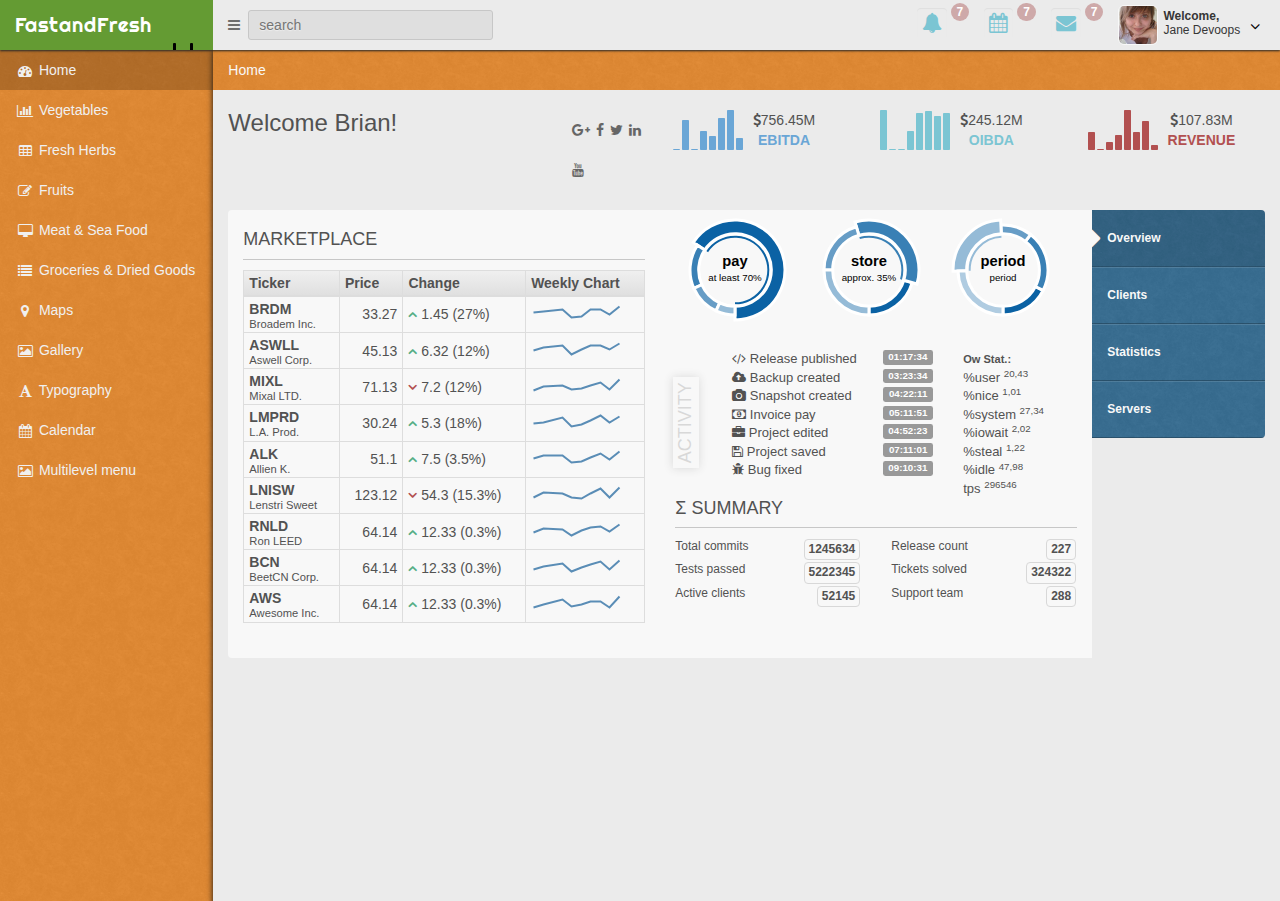
==== commit 95225a77: "added pictures to the pic folder" ====
--- a/index.html
+++ b/index.html
@@ -2,9 +2,9 @@
 <html lang="en">
 	<head>
 		<meta charset="utf-8">
-		<title>DevOOPS</title>
+		<title>Fast and Fresh</title>
 		<meta name="description" content="description">
-		<meta name="author" content="DevOOPS">
+		<meta name="author" content="FastandFresh">
 		<meta name="viewport" content="width=device-width, initial-scale=1">
 		<link href="plugins/bootstrap/bootstrap.css" rel="stylesheet">
 		<link href="plugins/jquery-ui/jquery-ui.min.css" rel="stylesheet">
@@ -148,13 +148,13 @@
 				<li>
 					<a href="ajax/dashboard.html" class="active ajax-link">
 						<i class="fa fa-dashboard"></i>
-						<span class="hidden-xs">Dashboard</span>
+						<span class="hidden-xs">Home</span>
 					</a>
 				</li>
 				<li class="dropdown">
 					<a href="#" class="dropdown-toggle">
 						<i class="fa fa-bar-chart-o"></i>
-						<span class="hidden-xs">Charts</span>
+						<span class="hidden-xs">Vegetables</span>
 					</a>
 					<ul class="dropdown-menu">
 						<li><a class="ajax-link" href="ajax/charts_xcharts.html">xCharts</a></li>
@@ -167,7 +167,7 @@
 				<li class="dropdown">
 					<a href="#" class="dropdown-toggle">
 						<i class="fa fa-table"></i>
-						 <span class="hidden-xs">Tables</span>
+						 <span class="hidden-xs">Fresh Herbs</span>
 					</a>
 					<ul class="dropdown-menu">
 						<li><a class="ajax-link" href="ajax/tables_simple.html">Simple Tables</a></li>
@@ -178,7 +178,7 @@
 				<li class="dropdown">
 					<a href="#" class="dropdown-toggle">
 						<i class="fa fa-pencil-square-o"></i>
-						 <span class="hidden-xs">Forms</span>
+						 <span class="hidden-xs">Fruits</span>
 					</a>
 					<ul class="dropdown-menu">
 						<li><a class="ajax-link" href="ajax/forms_elements.html">Elements</a></li>
@@ -189,7 +189,7 @@
 				<li class="dropdown">
 					<a href="#" class="dropdown-toggle">
 						<i class="fa fa-desktop"></i>
-						 <span class="hidden-xs">UI Elements</span>
+						 <span class="hidden-xs">Meat & Sea Food</span>
 					</a>
 					<ul class="dropdown-menu">
 						<li><a class="ajax-link" href="ajax/ui_grid.html">Grid</a></li>
@@ -202,7 +202,7 @@
 				<li class="dropdown">
 					<a href="#" class="dropdown-toggle">
 						<i class="fa fa-list"></i>
-						 <span class="hidden-xs">Pages</span>
+						 <span class="hidden-xs">Groceries & Dried Goods</span>
 					</a>
 					<ul class="dropdown-menu">
 						<li><a href="ajax/page_login.html">Login</a></li>
--- a/css/style.css
+++ b/css/style.css
@@ -338,7 +338,7 @@
   -webkit-border-radius: 3px 3px 0 0;
   -moz-border-radius: 3px 3px 0 0;
   border-radius: 3px 3px 0 0;
-  color: #363636;
+  color: #649b33;
   font-size: 16px;
   position:relative;
   overflow: hidden;
@@ -1223,20 +1223,20 @@
   transition: 0.5s;
 }
 .box-pricing .row-fluid > div {
-  padding: 18px 15px 8px;
+  /*padding: 18px 15px 8px;*/
   line-height: 1.428571429;
   vertical-align: top;
 }
 .box-pricing .row-fluid.centered > div {
-  background-color: #f5f5f5;
+  /*background-color: #f5f5f5;*/
   padding: 8px;
   text-align: center;
 }
 .box-pricing .row-fluid.centered > div:nth-child(odd) {
-  background-color: #f9f9f9;
+  /*background-color: #f9f9f9;*/
 }
 .box-pricing .box-header {
-  height: 80px;
+  height: 50px;
   padding: 10px 0;
 }
 .box-pricing .box-name {
@@ -2360,4 +2360,48 @@
   #dashboard_links .nav-pills > li.active > a:before {
     display: none;
   }
+}
+
+/*Added Css By Brian */
+
+.fnfitemcontainer{
+  padding-left:4px;
+  padding-right:3px;
+  text-align: center;
+}
+.fnfimagecontainer
+{
+ background-color: #FFFFFF; 
+}
+.fnfbutton
+{
+  color: #ff962e;
+  background-color: #ffffff;
+  border-color: #ccc;
+  height:40px;
+}
+.fnfbutton:hover
+{
+  background-color: #f5f5f5;
+  color:#649b33;
+}
+.fnfcounter
+{
+  margin-bottom:5px;
+  margin-top:10px;
+}
+.fnfsmbutton
+{
+height:40px;
+background-color:#649b33;
+color:#FFFFFF;
+font-size: 30px;
+width:47px;
+}
+.fnfinput
+{
+  height:40px;
+  width:45px;
+  text-align: center;
+  border-color: #ff962e;
 }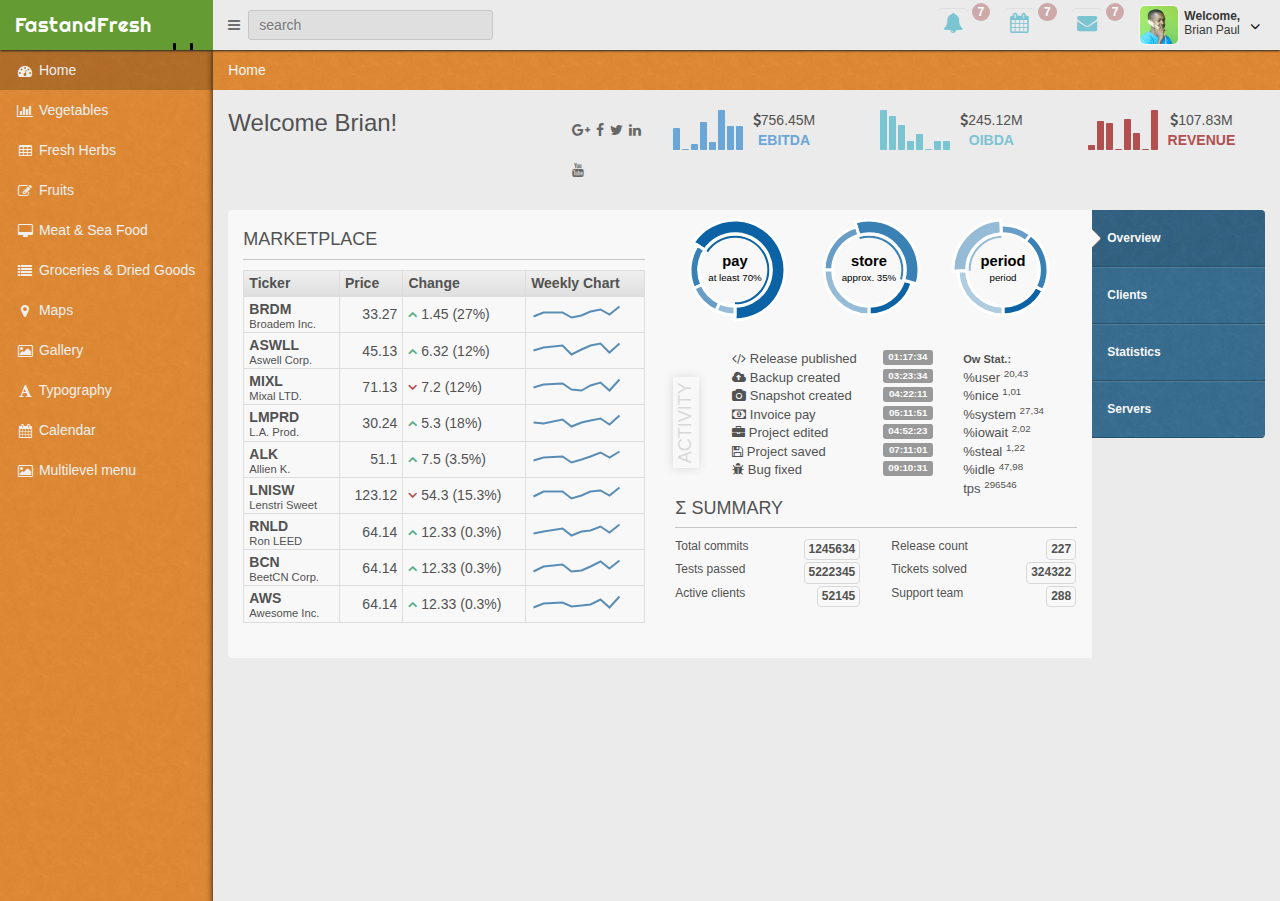
==== commit 8ddc48d3: "added vegetable page and another avatar" ====
--- a/index.html
+++ b/index.html
@@ -90,7 +90,7 @@
 									<i class="fa fa-angle-down pull-right"></i>
 									<div class="user-mini pull-right">
 										<span class="welcome">Welcome,</span>
-										<span>Jane Devoops</span>
+										<span>Brian Paul</span>
 									</div>
 								</a>
 								<ul class="dropdown-menu">
@@ -152,7 +152,7 @@
 					</a>
 				</li>
 				<li class="dropdown">
-					<a href="#" class="dropdown-toggle">
+					<a href="ajax/page_vegetables.html" class="ajax-link dropdown-toggle">
 						<i class="fa fa-bar-chart-o"></i>
 						<span class="hidden-xs">Vegetables</span>
 					</a>
--- a/css/style.css
+++ b/css/style.css
@@ -1236,12 +1236,14 @@
   /*background-color: #f9f9f9;*/
 }
 .box-pricing .box-header {
-  height: 50px;
+  height: 70px;
   padding: 10px 0;
+  vertical-align: middle;
 }
 .box-pricing .box-name {
   padding: 0 10px;
   text-align: center;
+  height:40px;
 }
 .box-pricing .box-name:hover {
   cursor: inherit;
@@ -2368,10 +2370,11 @@
   padding-left:4px;
   padding-right:3px;
   text-align: center;
+  /*color: #ff962e;*/
 }
 .fnfimagecontainer
 {
- background-color: #FFFFFF; 
+ background-color: #FFFFFF;
 }
 .fnfbutton
 {
@@ -2403,5 +2406,19 @@
   height:40px;
   width:45px;
   text-align: center;
-  border-color: #ff962e;
-}+}
+.fnfitemname
+{
+  margin:5px;
+  color:#649b33;
+  font-weight: bold;
+}
+img{
+  height: 108px;
+}
+.fnfimagecontainer>img{
+  height: 108px;
+}
+@media (max-width: 400px){
+
+}
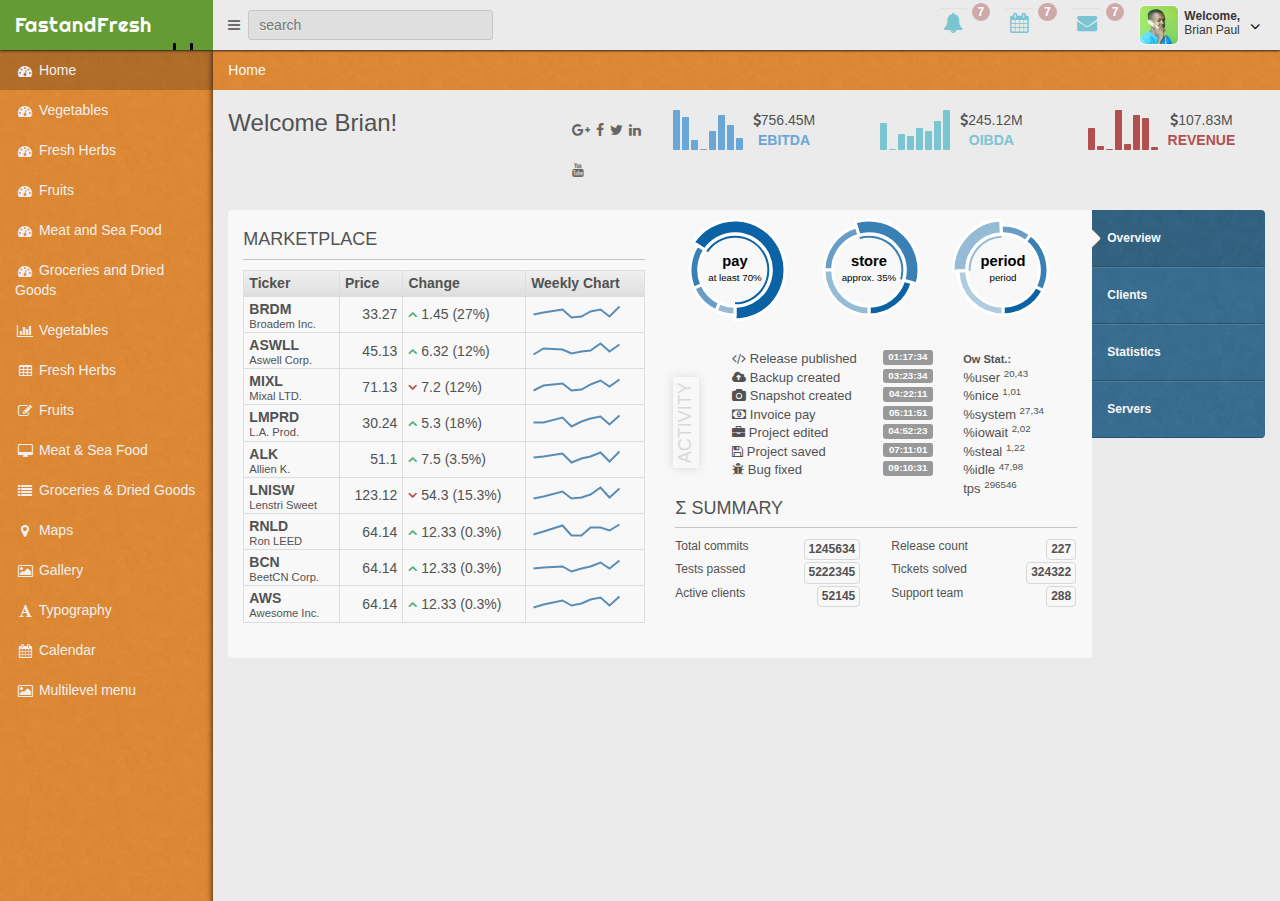
==== commit 0b224064: "added other pages for fast and fresh, linking them up with the main page" ====
--- a/index.html
+++ b/index.html
@@ -149,6 +149,36 @@
 					<a href="ajax/dashboard.html" class="active ajax-link">
 						<i class="fa fa-dashboard"></i>
 						<span class="hidden-xs">Home</span>
+					</a>
+				</li>
+				<li>
+					<a href="ajax/page_vegetables.html" class="ajax-link">
+						<i class="fa fa-dashboard"></i>
+						<span class="hidden-xs">Vegetables</span>
+					</a>
+				</li>
+				<li>
+					<a href="ajax/page_freshherbs.html" class="ajax-link">
+						<i class="fa fa-dashboard"></i>
+						<span class="hidden-xs">Fresh Herbs</span>
+					</a>
+				</li>
+				<li>
+					<a href="ajax/page_fruits.html" class="ajax-link">
+						<i class="fa fa-dashboard"></i>
+						<span class="hidden-xs">Fruits</span>
+					</a>
+				</li>
+				<li>
+					<a href="ajax/page_meatandseafood.html" class="ajax-link">
+						<i class="fa fa-dashboard"></i>
+						<span class="hidden-xs">Meat and Sea Food</span>
+					</a>
+				</li>
+				<li>
+					<a href="ajax/page_driedgoods.html" class="ajax-link">
+						<i class="fa fa-dashboard"></i>
+						<span class="hidden-xs">Groceries and Dried Goods</span>
 					</a>
 				</li>
 				<li class="dropdown">
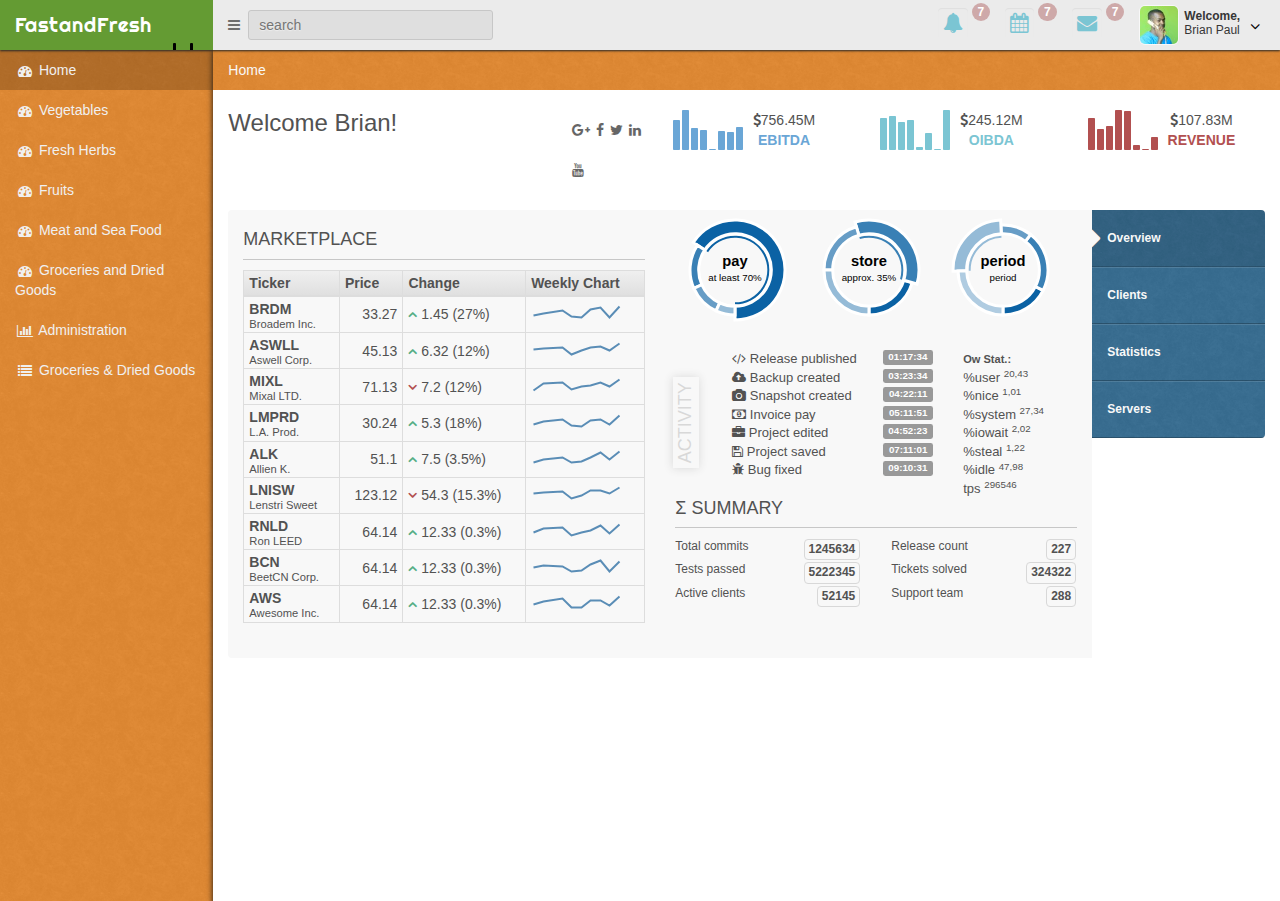
==== commit d2e1e544: "changed the menu, removing unwanted menus" ====
--- a/index.html
+++ b/index.html
@@ -1,369 +1,241 @@
 <!DOCTYPE html>
 <html lang="en">
-	<head>
-		<meta charset="utf-8">
-		<title>Fast and Fresh</title>
-		<meta name="description" content="description">
-		<meta name="author" content="FastandFresh">
-		<meta name="viewport" content="width=device-width, initial-scale=1">
-		<link href="plugins/bootstrap/bootstrap.css" rel="stylesheet">
-		<link href="plugins/jquery-ui/jquery-ui.min.css" rel="stylesheet">
-		<link href="http://netdna.bootstrapcdn.com/font-awesome/4.0.3/css/font-awesome.css" rel="stylesheet">
-		<link href='http://fonts.googleapis.com/css?family=Righteous' rel='stylesheet' type='text/css'>
-		<link href="plugins/fancybox/jquery.fancybox.css" rel="stylesheet">
-		<link href="plugins/fullcalendar/fullcalendar.css" rel="stylesheet">
-		<link href="plugins/xcharts/xcharts.min.css" rel="stylesheet">
-		<link href="plugins/select2/select2.css" rel="stylesheet">
-		<link href="css/style.css" rel="stylesheet">
-		<!-- HTML5 shim and Respond.js IE8 support of HTML5 elements and media queries -->
+<head>
+	<meta charset="utf-8">
+	<title>Fast and Fresh</title>
+	<meta name="description" content="description">
+	<meta name="author" content="FastandFresh">
+	<meta name="viewport" content="width=device-width, initial-scale=1">
+	<link href="plugins/bootstrap/bootstrap.css" rel="stylesheet">
+	<link href="plugins/jquery-ui/jquery-ui.min.css" rel="stylesheet">
+	<link href="http://netdna.bootstrapcdn.com/font-awesome/4.0.3/css/font-awesome.css" rel="stylesheet">
+	<link href='http://fonts.googleapis.com/css?family=Righteous' rel='stylesheet' type='text/css'>
+	<link href="plugins/fancybox/jquery.fancybox.css" rel="stylesheet">
+	<link href="plugins/fullcalendar/fullcalendar.css" rel="stylesheet">
+	<link href="plugins/xcharts/xcharts.min.css" rel="stylesheet">
+	<link href="plugins/select2/select2.css" rel="stylesheet">
+	<link href="css/style.css" rel="stylesheet">
+	<!-- HTML5 shim and Respond.js IE8 support of HTML5 elements and media queries -->
 		<!--[if lt IE 9]>
 				<script src="http://getbootstrap.com/docs-assets/js/html5shiv.js"></script>
 				<script src="http://getbootstrap.com/docs-assets/js/respond.min.js"></script>
-		<![endif]-->
-	</head>
-<body>
-<!--Start Header-->
-<div id="screensaver">
-	<canvas id="canvas"></canvas>
-	<i class="fa fa-lock" id="screen_unlock"></i>
-</div>
-<div id="modalbox">
-	<div class="devoops-modal">
-		<div class="devoops-modal-header">
-			<div class="modal-header-name">
-				<span>Basic table</span>
-			</div>
-			<div class="box-icons">
-				<a class="close-link">
-					<i class="fa fa-times"></i>
-				</a>
-			</div>
-		</div>
-		<div class="devoops-modal-inner">
-		</div>
-		<div class="devoops-modal-bottom">
-		</div>
-	</div>
-</div>
-<header class="navbar">
-	<div class="container-fluid expanded-panel">
-		<div class="row">
-			<div id="logo" class="col-xs-12 col-sm-2">
-				<a href="index.html">FastandFresh</a>
-			</div>
-			<div id="top-panel" class="col-xs-12 col-sm-10">
-				<div class="row">
-					<div class="col-xs-8 col-sm-4">
-						<a href="#" class="show-sidebar">
-						  <i class="fa fa-bars"></i>
-						</a>
-						<div id="search">
-							<input type="text" placeholder="search"/>
-							<i class="fa fa-search"></i>
-						</div>
-					</div>
-					<div class="col-xs-4 col-sm-8 top-panel-right">
-						<ul class="nav navbar-nav pull-right panel-menu">
-							<li class="hidden-xs">
-								<a href="index.html" class="modal-link">
-									<i class="fa fa-bell"></i>
-									<span class="badge">7</span>
+				<![endif]-->
+			</head>
+			<body>
+				<!--Start Header-->
+				<div id="screensaver">
+					<canvas id="canvas"></canvas>
+					<i class="fa fa-lock" id="screen_unlock"></i>
+				</div>
+				<div id="modalbox">
+					<div class="devoops-modal">
+						<div class="devoops-modal-header">
+							<div class="modal-header-name">
+								<span>Basic table</span>
+							</div>
+							<div class="box-icons">
+								<a class="close-link">
+									<i class="fa fa-times"></i>
 								</a>
-							</li>
-							<li class="hidden-xs">
-								<a class="ajax-link" href="ajax/calendar.html">
-									<i class="fa fa-calendar"></i>
-									<span class="badge">7</span>
-								</a>
-							</li>
-							<li class="hidden-xs">
-								<a href="ajax/page_messages.html" class="ajax-link">
-									<i class="fa fa-envelope"></i>
-									<span class="badge">7</span>
-								</a>
-							</li>
-							<li class="dropdown">
-								<a href="#" class="dropdown-toggle account" data-toggle="dropdown">
-									<div class="avatar">
-										<img src="img/avatar.jpg" class="img-rounded" alt="avatar" />
-									</div>
-									<i class="fa fa-angle-down pull-right"></i>
-									<div class="user-mini pull-right">
-										<span class="welcome">Welcome,</span>
-										<span>Brian Paul</span>
-									</div>
-								</a>
-								<ul class="dropdown-menu">
-									<li>
-										<a href="#">
-											<i class="fa fa-user"></i>
-											<span>Profile</span>
-										</a>
-									</li>
-									<li>
-										<a href="ajax/page_messages.html" class="ajax-link">
-											<i class="fa fa-envelope"></i>
-											<span>Messages</span>
-										</a>
-									</li>
-									<li>
-										<a href="ajax/gallery_simple.html" class="ajax-link">
-											<i class="fa fa-picture-o"></i>
-											<span>Albums</span>
-										</a>
-									</li>
-									<li>
-										<a href="ajax/calendar.html" class="ajax-link">
-											<i class="fa fa-tasks"></i>
-											<span>Tasks</span>
-										</a>
-									</li>
-									<li>
-										<a href="#">
-											<i class="fa fa-cog"></i>
-											<span>Settings</span>
-										</a>
-									</li>
-									<li>
-										<a href="#">
-											<i class="fa fa-power-off"></i>
-											<span>Logout</span>
-										</a>
-									</li>
-								</ul>
-							</li>
-						</ul>
+							</div>
+						</div>
+						<div class="devoops-modal-inner">
+						</div>
+						<div class="devoops-modal-bottom">
+						</div>
 					</div>
 				</div>
-			</div>
-		</div>
-	</div>
-</header>
-<!--End Header-->
-<!--Start Container-->
-<div id="main" class="container-fluid">
-	<div class="row">
-		<div id="sidebar-left" class="col-xs-2 col-sm-2">
-			<ul class="nav main-menu">
-				<li>
-					<a href="ajax/dashboard.html" class="active ajax-link">
-						<i class="fa fa-dashboard"></i>
-						<span class="hidden-xs">Home</span>
-					</a>
-				</li>
-				<li>
-					<a href="ajax/page_vegetables.html" class="ajax-link">
-						<i class="fa fa-dashboard"></i>
-						<span class="hidden-xs">Vegetables</span>
-					</a>
-				</li>
-				<li>
-					<a href="ajax/page_freshherbs.html" class="ajax-link">
-						<i class="fa fa-dashboard"></i>
-						<span class="hidden-xs">Fresh Herbs</span>
-					</a>
-				</li>
-				<li>
-					<a href="ajax/page_fruits.html" class="ajax-link">
-						<i class="fa fa-dashboard"></i>
-						<span class="hidden-xs">Fruits</span>
-					</a>
-				</li>
-				<li>
-					<a href="ajax/page_meatandseafood.html" class="ajax-link">
-						<i class="fa fa-dashboard"></i>
-						<span class="hidden-xs">Meat and Sea Food</span>
-					</a>
-				</li>
-				<li>
-					<a href="ajax/page_driedgoods.html" class="ajax-link">
-						<i class="fa fa-dashboard"></i>
-						<span class="hidden-xs">Groceries and Dried Goods</span>
-					</a>
-				</li>
-				<li class="dropdown">
-					<a href="ajax/page_vegetables.html" class="ajax-link dropdown-toggle">
-						<i class="fa fa-bar-chart-o"></i>
-						<span class="hidden-xs">Vegetables</span>
-					</a>
-					<ul class="dropdown-menu">
-						<li><a class="ajax-link" href="ajax/charts_xcharts.html">xCharts</a></li>
-						<li><a class="ajax-link" href="ajax/charts_flot.html">Flot Charts</a></li>
-						<li><a class="ajax-link" href="ajax/charts_google.html">Google Charts</a></li>
-						<li><a class="ajax-link" href="ajax/charts_morris.html">Morris Charts</a></li>
-						<li><a class="ajax-link" href="ajax/charts_coindesk.html">CoinDesk realtime</a></li>
-					</ul>
-				</li>
-				<li class="dropdown">
-					<a href="#" class="dropdown-toggle">
-						<i class="fa fa-table"></i>
-						 <span class="hidden-xs">Fresh Herbs</span>
-					</a>
-					<ul class="dropdown-menu">
-						<li><a class="ajax-link" href="ajax/tables_simple.html">Simple Tables</a></li>
-						<li><a class="ajax-link" href="ajax/tables_datatables.html">Data Tables</a></li>
-						<li><a class="ajax-link" href="ajax/tables_beauty.html">Beauty Tables</a></li>
-					</ul>
-				</li>
-				<li class="dropdown">
-					<a href="#" class="dropdown-toggle">
-						<i class="fa fa-pencil-square-o"></i>
-						 <span class="hidden-xs">Fruits</span>
-					</a>
-					<ul class="dropdown-menu">
-						<li><a class="ajax-link" href="ajax/forms_elements.html">Elements</a></li>
-						<li><a class="ajax-link" href="ajax/forms_layouts.html">Layouts</a></li>
-						<li><a class="ajax-link" href="ajax/forms_file_uploader.html">File Uploader</a></li>
-					</ul>
-				</li>
-				<li class="dropdown">
-					<a href="#" class="dropdown-toggle">
-						<i class="fa fa-desktop"></i>
-						 <span class="hidden-xs">Meat & Sea Food</span>
-					</a>
-					<ul class="dropdown-menu">
-						<li><a class="ajax-link" href="ajax/ui_grid.html">Grid</a></li>
-						<li><a class="ajax-link" href="ajax/ui_buttons.html">Buttons</a></li>
-						<li><a class="ajax-link" href="ajax/ui_progressbars.html">Progress Bars</a></li>
-						<li><a class="ajax-link" href="ajax/ui_jquery-ui.html">Jquery UI</a></li>
-						<li><a class="ajax-link" href="ajax/ui_icons.html">Icons</a></li>
-					</ul>
-				</li>
-				<li class="dropdown">
-					<a href="#" class="dropdown-toggle">
-						<i class="fa fa-list"></i>
-						 <span class="hidden-xs">Groceries & Dried Goods</span>
-					</a>
-					<ul class="dropdown-menu">
-						<li><a href="ajax/page_login.html">Login</a></li>
-						<li><a href="ajax/page_register.html">Register</a></li>
-						<li><a id="locked-screen" class="submenu" href="ajax/page_locked.html">Locked Screen</a></li>
-						<li><a class="ajax-link" href="ajax/page_contacts.html">Contacts</a></li>
-						<li><a class="ajax-link" href="ajax/page_feed.html">Feed</a></li>
-						<li><a class="ajax-link add-full" href="ajax/page_messages.html">Messages</a></li>
-						<li><a class="ajax-link" href="ajax/page_pricing.html">Pricing</a></li>
-						<li><a class="ajax-link" href="ajax/page_invoice.html">Invoice</a></li>
-						<li><a class="ajax-link" href="ajax/page_search.html">Search Results</a></li>
-						<li><a class="ajax-link" href="ajax/page_404.html">Error 404</a></li>
-						<li><a href="ajax/page_500.html">Error 500</a></li>
-					</ul>
-				</li>
-				<li class="dropdown">
-					<a href="#" class="dropdown-toggle">
-						<i class="fa fa-map-marker"></i>
-						<span class="hidden-xs">Maps</span>
-					</a>
-					<ul class="dropdown-menu">
-						<li><a class="ajax-link" href="ajax/maps.html">OpenStreetMap</a></li>
-						<li><a class="ajax-link" href="ajax/map_fullscreen.html">Fullscreen map</a></li>
-					</ul>
-				</li>
-				<li class="dropdown">
-					<a href="#" class="dropdown-toggle">
-						<i class="fa fa-picture-o"></i>
-						 <span class="hidden-xs">Gallery</span>
-					</a>
-					<ul class="dropdown-menu">
-						<li><a class="ajax-link" href="ajax/gallery_simple.html">Simple Gallery</a></li>
-						<li><a class="ajax-link" href="ajax/gallery_flickr.html">Flickr Gallery</a></li>
-					</ul>
-				</li>
-				<li>
-					 <a class="ajax-link" href="ajax/typography.html">
-						 <i class="fa fa-font"></i>
-						 <span class="hidden-xs">Typography</span>
-					</a>
-				</li>
-				 <li>
-					<a class="ajax-link" href="ajax/calendar.html">
-						 <i class="fa fa-calendar"></i>
-						 <span class="hidden-xs">Calendar</span>
-					</a>
-				 </li>
-				<li class="dropdown">
-					<a href="#" class="dropdown-toggle">
-						<i class="fa fa-picture-o"></i>
-						 <span class="hidden-xs">Multilevel menu</span>
-					</a>
-					<ul class="dropdown-menu">
-						<li><a href="#">First level menu</a></li>
-						<li><a href="#">First level menu</a></li>
-						<li class="dropdown">
-							<a href="#" class="dropdown-toggle">
-								<i class="fa fa-plus-square"></i>
-								<span class="hidden-xs">Second level menu group</span>
-							</a>
-							<ul class="dropdown-menu">
-								<li><a href="#">Second level menu</a></li>
-								<li><a href="#">Second level menu</a></li>
+				<header class="navbar">
+					<div class="container-fluid expanded-panel">
+						<div class="row">
+							<div id="logo" class="col-xs-12 col-sm-2">
+								<a href="index.html">FastandFresh</a>
+							</div>
+							<div id="top-panel" class="col-xs-12 col-sm-10">
+								<div class="row">
+									<div class="col-xs-8 col-sm-4">
+										<a href="#" class="show-sidebar">
+											<i class="fa fa-bars"></i>
+										</a>
+										<div id="search">
+											<input type="text" placeholder="search"/>
+											<i class="fa fa-search"></i>
+										</div>
+									</div>
+									<div class="col-xs-4 col-sm-8 top-panel-right">
+										<ul class="nav navbar-nav pull-right panel-menu">
+											<li class="hidden-xs">
+												<a href="index.html" class="modal-link">
+													<i class="fa fa-bell"></i>
+													<span class="badge">7</span>
+												</a>
+											</li>
+											<li class="hidden-xs">
+												<a class="ajax-link" href="ajax/calendar.html">
+													<i class="fa fa-calendar"></i>
+													<span class="badge">7</span>
+												</a>
+											</li>
+											<li class="hidden-xs">
+												<a href="ajax/page_messages.html" class="ajax-link">
+													<i class="fa fa-envelope"></i>
+													<span class="badge">7</span>
+												</a>
+											</li>
+											<li class="dropdown">
+												<a href="#" class="dropdown-toggle account" data-toggle="dropdown">
+													<div class="avatar">
+														<img src="img/avatar.jpg" class="img-rounded" alt="avatar" />
+													</div>
+													<i class="fa fa-angle-down pull-right"></i>
+													<div class="user-mini pull-right">
+														<span class="welcome">Welcome,</span>
+														<span>Brian Paul</span>
+													</div>
+												</a>
+												<ul class="dropdown-menu">
+													<li>
+														<a href="#">
+															<i class="fa fa-user"></i>
+															<span>Profile</span>
+														</a>
+													</li>
+													<li>
+														<a href="ajax/page_messages.html" class="ajax-link">
+															<i class="fa fa-envelope"></i>
+															<span>Messages</span>
+														</a>
+													</li>
+													<li>
+														<a href="ajax/gallery_simple.html" class="ajax-link">
+															<i class="fa fa-picture-o"></i>
+															<span>Albums</span>
+														</a>
+													</li>
+													<li>
+														<a href="ajax/calendar.html" class="ajax-link">
+															<i class="fa fa-tasks"></i>
+															<span>Tasks</span>
+														</a>
+													</li>
+													<li>
+														<a href="#">
+															<i class="fa fa-cog"></i>
+															<span>Settings</span>
+														</a>
+													</li>
+													<li>
+														<a href="#">
+															<i class="fa fa-power-off"></i>
+															<span>Logout</span>
+														</a>
+													</li>
+												</ul>
+											</li>
+										</ul>
+									</div>
+								</div>
+							</div>
+						</div>
+					</div>
+				</header>
+				<!--End Header-->
+				<!--Start Container-->
+				<div id="main" class="container-fluid">
+					<div class="row">
+						<div id="sidebar-left" class="col-xs-2 col-sm-2">
+							<ul class="nav main-menu">
+								<li>
+									<a href="ajax/dashboard.html" class="active ajax-link">
+										<i class="fa fa-dashboard"></i>
+										<span class="hidden-xs">Home</span>
+									</a>
+								</li>
+								<li>
+									<a href="ajax/page_vegetables.html" class="ajax-link">
+										<i class="fa fa-dashboard"></i>
+										<span class="hidden-xs">Vegetables</span>
+									</a>
+								</li>
+								<li>
+									<a href="ajax/page_freshherbs.html" class="ajax-link">
+										<i class="fa fa-dashboard"></i>
+										<span class="hidden-xs">Fresh Herbs</span>
+									</a>
+								</li>
+								<li>
+									<a href="ajax/page_fruits.html" class="ajax-link">
+										<i class="fa fa-dashboard"></i>
+										<span class="hidden-xs">Fruits</span>
+									</a>
+								</li>
+								<li>
+									<a href="ajax/page_meatandseafood.html" class="ajax-link">
+										<i class="fa fa-dashboard"></i>
+										<span class="hidden-xs">Meat and Sea Food</span>
+									</a>
+								</li>
+								<li>
+									<a href="ajax/page_driedgoods.html" class="ajax-link">
+										<i class="fa fa-dashboard"></i>
+										<span class="hidden-xs">Groceries and Dried Goods</span>
+									</a>
+								</li>
 								<li class="dropdown">
 									<a href="#" class="dropdown-toggle">
-										<i class="fa fa-plus-square"></i>
-										<span class="hidden-xs">Three level menu group</span>
+										<i class="fa fa-bar-chart-o"></i>
+										<span class="hidden-xs">Administration</span>
 									</a>
 									<ul class="dropdown-menu">
-										<li><a href="#">Three level menu</a></li>
-										<li><a href="#">Three level menu</a></li>
-										<li class="dropdown">
-											<a href="#" class="dropdown-toggle">
-												<i class="fa fa-plus-square"></i>
-												<span class="hidden-xs">Four level menu group</span>
+										<li><a class="ajax-link" href="ajax/charts_xcharts.html">Orders</a></li>
+										<li><a class="ajax-link" href="ajax/charts_google.html">Google Charts</a></li>
+										<li><a class="ajax-link" href="ajax/page_invoice.html">Invoices</a></li>
+										<li><a class="ajax-link" href="ajax/charts_morris.html">Morris Charts</a></li>
+										<li><a class="ajax-link" href="ajax/charts_coindesk.html">CoinDesk realtime</a></li>
+										<li>
+											<a class="ajax-link" href="ajax/calendar.html">
+												<i class="fa fa-calendar"></i>
+												<span class="hidden-xs">Calendar</span>
 											</a>
-											<ul class="dropdown-menu">
-												<li><a href="#">Four level menu</a></li>
-												<li><a href="#">Four level menu</a></li>
-												<li class="dropdown">
-													<a href="#" class="dropdown-toggle">
-														<i class="fa fa-plus-square"></i>
-														<span class="hidden-xs">Five level menu group</span>
-													</a>
-													<ul class="dropdown-menu">
-														<li><a href="#">Five level menu</a></li>
-														<li><a href="#">Five level menu</a></li>
-														<li class="dropdown">
-															<a href="#" class="dropdown-toggle">
-																<i class="fa fa-plus-square"></i>
-																<span class="hidden-xs">Six level menu group</span>
-															</a>
-															<ul class="dropdown-menu">
-																<li><a href="#">Six level menu</a></li>
-																<li><a href="#">Six level menu</a></li>
-															</ul>
-														</li>
-													</ul>
-												</li>
-											</ul>
 										</li>
-										<li><a href="#">Three level menu</a></li>
 									</ul>
 								</li>
+								<li class="dropdown">
+									<a href="#" class="dropdown-toggle">
+										<i class="fa fa-list"></i>
+										<span class="hidden-xs">Groceries & Dried Goods</span>
+									</a>
+									<ul class="dropdown-menu">
+										<li><a class="ajax-link" href="ajax/page_contacts.html">Contacts</a></li>
+										
+										<li><a class="ajax-link" href="ajax/page_search.html">Search Results</a></li>
+										<li><a class="ajax-link" href="ajax/page_404.html">Error 404</a></li>
+										<li><a href="ajax/page_500.html">Error 500</a></li>
+									</ul>
+								</li>
 							</ul>
-						</li>
-					</ul>
-				</li>
-			</ul>
-		</div>
-		<!--Start Content-->
-		<div id="content" class="col-xs-12 col-sm-10">
-			<div class="preloader">
-				<img src="img/devoops_getdata.gif" class="devoops-getdata" alt="preloader"/>
-			</div>
-			<div id="ajax-content"></div>
-		</div>
-		<!--End Content-->
-	</div>
-</div>
-<!--End Container-->
-<!-- jQuery (necessary for Bootstrap's JavaScript plugins) -->
-<!--<script src="http://code.jquery.com/jquery.js"></script>-->
-<script src="plugins/jquery/jquery-2.1.0.min.js"></script>
-<script src="plugins/jquery-ui/jquery-ui.min.js"></script>
-<!-- Include all compiled plugins (below), or include individual files as needed -->
-<script src="plugins/bootstrap/bootstrap.min.js"></script>
-<script src="plugins/justified-gallery/jquery.justifiedgallery.min.js"></script>
-<script src="plugins/tinymce/tinymce.min.js"></script>
-<script src="plugins/tinymce/jquery.tinymce.min.js"></script>
-<!-- All functions for this theme + document.ready processing -->
-<script src="js/devoops.js"></script>
-</body>
-</html>
+						</div>
+						<!--Start Content-->
+						<div id="content" class="col-xs-12 col-sm-10">
+							<div class="preloader">
+								<img src="img/devoops_getdata.gif" class="devoops-getdata" alt="preloader"/>
+							</div>
+							<div id="ajax-content"></div>
+						</div>
+						<!--End Content-->
+					</div>
+				</div>
+				<!--End Container-->
+				<!-- jQuery (necessary for Bootstrap's JavaScript plugins) -->
+				<!--<script src="http://code.jquery.com/jquery.js"></script>-->
+				<script src="plugins/jquery/jquery-2.1.0.min.js"></script>
+				<script src="plugins/jquery-ui/jquery-ui.min.js"></script>
+				<!-- Include all compiled plugins (below), or include individual files as needed -->
+				<script src="plugins/bootstrap/bootstrap.min.js"></script>
+				<script src="plugins/justified-gallery/jquery.justifiedgallery.min.js"></script>
+				<script src="plugins/tinymce/tinymce.min.js"></script>
+				<script src="plugins/tinymce/jquery.tinymce.min.js"></script>
+				<!-- All functions for this theme + document.ready processing -->
+				<script src="js/devoops.js"></script>
+			</body>
+			</html>
--- a/css/style.css
+++ b/css/style.css
@@ -79,7 +79,8 @@
 #content {
   position: relative;
   z-index: 10;
-  background: #ebebeb;
+  /*background: #ebebeb;*/
+  background:#ffffff;
   box-shadow: 0 0 6px #131313;
   padding-bottom: 3000px !important;
   margin-bottom: -2980px !important;
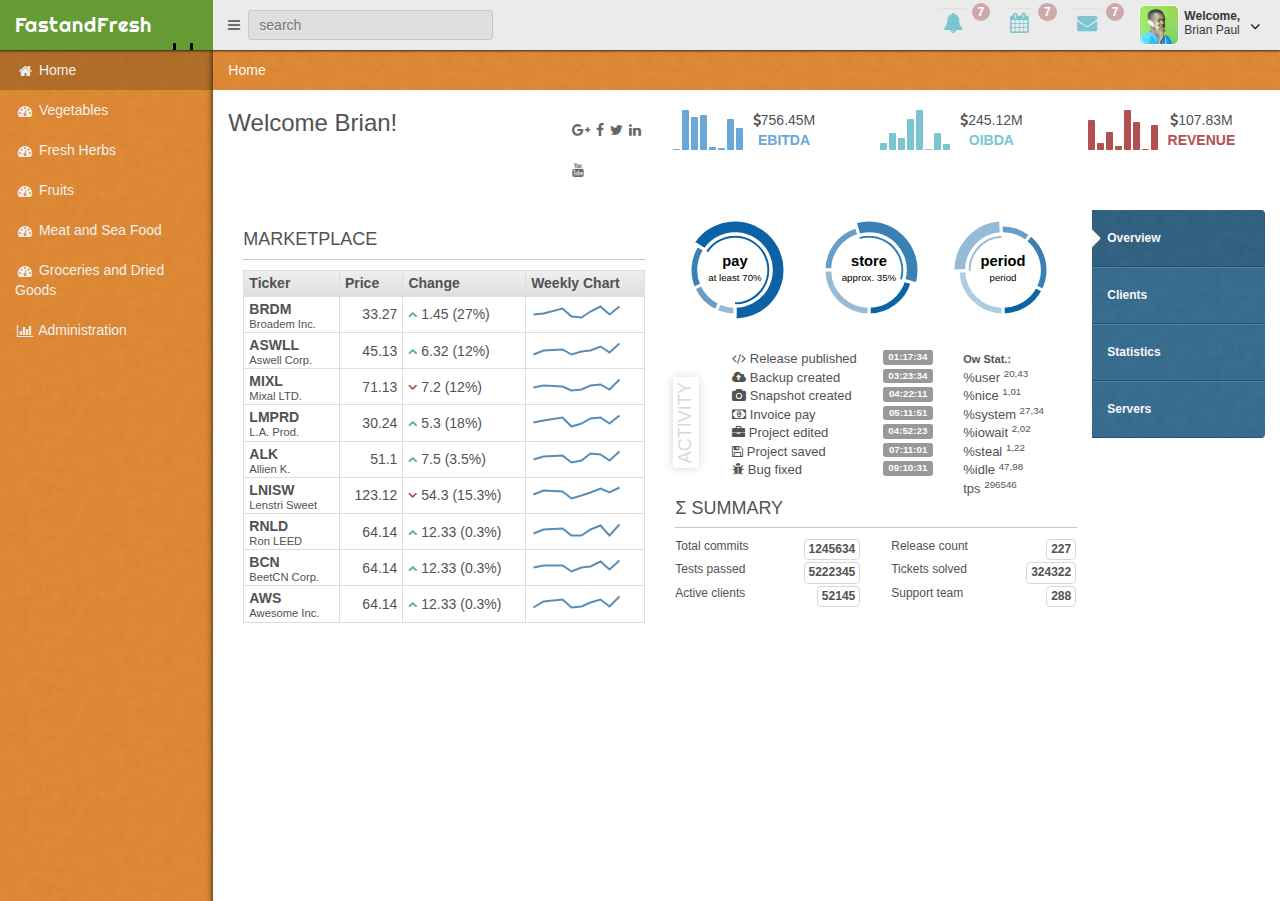
==== commit d3ddc311: "added barner images, and changed how they look on mobile, changed the border of items" ====
--- a/index.html
+++ b/index.html
@@ -146,8 +146,8 @@
 						<div id="sidebar-left" class="col-xs-2 col-sm-2">
 							<ul class="nav main-menu">
 								<li>
-									<a href="ajax/dashboard.html" class="active ajax-link">
-										<i class="fa fa-dashboard"></i>
+									<a href="ajax/home.html" class="active ajax-link">
+										<i class="fa fa-home"></i>
 										<span class="hidden-xs">Home</span>
 									</a>
 								</li>
@@ -182,35 +182,33 @@
 									</a>
 								</li>
 								<li class="dropdown">
-									<a href="#" class="dropdown-toggle">
+									<a href="ajax/dashboard.html" class="ajax-link dropdown-toggle">
 										<i class="fa fa-bar-chart-o"></i>
 										<span class="hidden-xs">Administration</span>
 									</a>
 									<ul class="dropdown-menu">
-										<li><a class="ajax-link" href="ajax/charts_xcharts.html">Orders</a></li>
-										<li><a class="ajax-link" href="ajax/charts_google.html">Google Charts</a></li>
-										<li><a class="ajax-link" href="ajax/page_invoice.html">Invoices</a></li>
-										<li><a class="ajax-link" href="ajax/charts_morris.html">Morris Charts</a></li>
-										<li><a class="ajax-link" href="ajax/charts_coindesk.html">CoinDesk realtime</a></li>
+										<li>
+										<a class="ajax-link" href="ajax/charts_xcharts.html">
+										<i class="fa fa-tasks"></i>
+										Orders</a></li>
+										<li>
+										<a class="ajax-link" href="ajax/tables_datatables.html">
+										<i class="fa fa-users"></i>
+										Customers
+										</a>
+										</li>
+										<li><a class="ajax-link" href="ajax/page_invoice.html">
+										<i class="fa fa-envelope-o"></i>
+										Invoices</a></li>
+										<li><a class="ajax-link" href="ajax/charts_morris.html">
+										<i class="fa fa-gears"></i>
+										Items</a></li>
 										<li>
 											<a class="ajax-link" href="ajax/calendar.html">
 												<i class="fa fa-calendar"></i>
 												<span class="hidden-xs">Calendar</span>
 											</a>
 										</li>
-									</ul>
-								</li>
-								<li class="dropdown">
-									<a href="#" class="dropdown-toggle">
-										<i class="fa fa-list"></i>
-										<span class="hidden-xs">Groceries & Dried Goods</span>
-									</a>
-									<ul class="dropdown-menu">
-										<li><a class="ajax-link" href="ajax/page_contacts.html">Contacts</a></li>
-										
-										<li><a class="ajax-link" href="ajax/page_search.html">Search Results</a></li>
-										<li><a class="ajax-link" href="ajax/page_404.html">Error 404</a></li>
-										<li><a href="ajax/page_500.html">Error 500</a></li>
 									</ul>
 								</li>
 							</ul>
--- a/css/style.css
+++ b/css/style.css
@@ -1,6 +1,6 @@
 body {
   color: #525252;
-  background: #6AA6D6 url(../img/devoops_pattern_b10.png) 0 0 repeat;
+  /*background: #6AA6D6 url(../img/devoops_pattern_b10.png) 0 0 repeat;*/
 }
 .body-expanded, .modal-open {
   overflow-y:hidden;
@@ -320,13 +320,15 @@
   display: block;
   z-index: 1999;
   position: relative;
-  border: 1px solid #f8f8f8;
-  box-shadow: 0 0 4px #D8D8D8;
+  /*border: 1px solid #f8f8f8;*/
+  border:1px solid #E0E0E0;
+  /*border: 1px solid #ddd;*/
+  /*box-shadow: 0 0 4px #D8D8D8;*/
   background: transparent;
   margin-bottom: 20px;
-  -webkit-border-radius: 3px;
-  -moz-border-radius: 3px;
-  border-radius: 3px;
+  -webkit-border-radius: 4px;
+  -moz-border-radius: 4px;
+  border-radius: 4px;
 }
 .full-content .box {
   border: 0;
@@ -381,7 +383,7 @@
   -moz-border-radius: 0 0 3px 3px;
   border-radius: 0 0 3px 3px;
   padding: 15px;
-  background: #FCFCFC;
+  /*background: #FCFCFC;*/
 }
 .box-content.dropbox, .box-content.sortablebox {
   overflow: hidden;
@@ -1217,7 +1219,7 @@
   background: 0;
 }
 .box-pricing:hover {
-  box-shadow: 0 0 5px #525252;
+  box-shadow: 0 0 2px #525252;
   -webkit-transition: 0.5s;
   -moz-transition: 0.5s;
   -o-transition: 0.5s;
@@ -1725,7 +1727,8 @@
   color: #f8f8f8;
 }
 #dashboard_tabs {
-  background:#f8f8f8;
+  /*background:#f8f8f8;*/
+  background-color:#ffffff;
   -webkit-border-radius: 4px 0 0 4px;
   -moz-border-radius: 4px 0 0 4px;
   border-radius: 4px 0 0 4px;
@@ -2397,7 +2400,7 @@
 .fnfsmbutton
 {
 height:40px;
-background-color:#649b33;
+background-color: #78AF4C;
 color:#FFFFFF;
 font-size: 30px;
 width:47px;
@@ -2414,12 +2417,15 @@
   color:#649b33;
   font-weight: bold;
 }
-img{
+
+.fnfimagecontainer img{
   height: 108px;
 }
-.fnfimagecontainer>img{
-  height: 108px;
-}
+
+.fnfimagecarousel{
+  padding:0px;
+}
+
 @media (max-width: 400px){
 
 }
